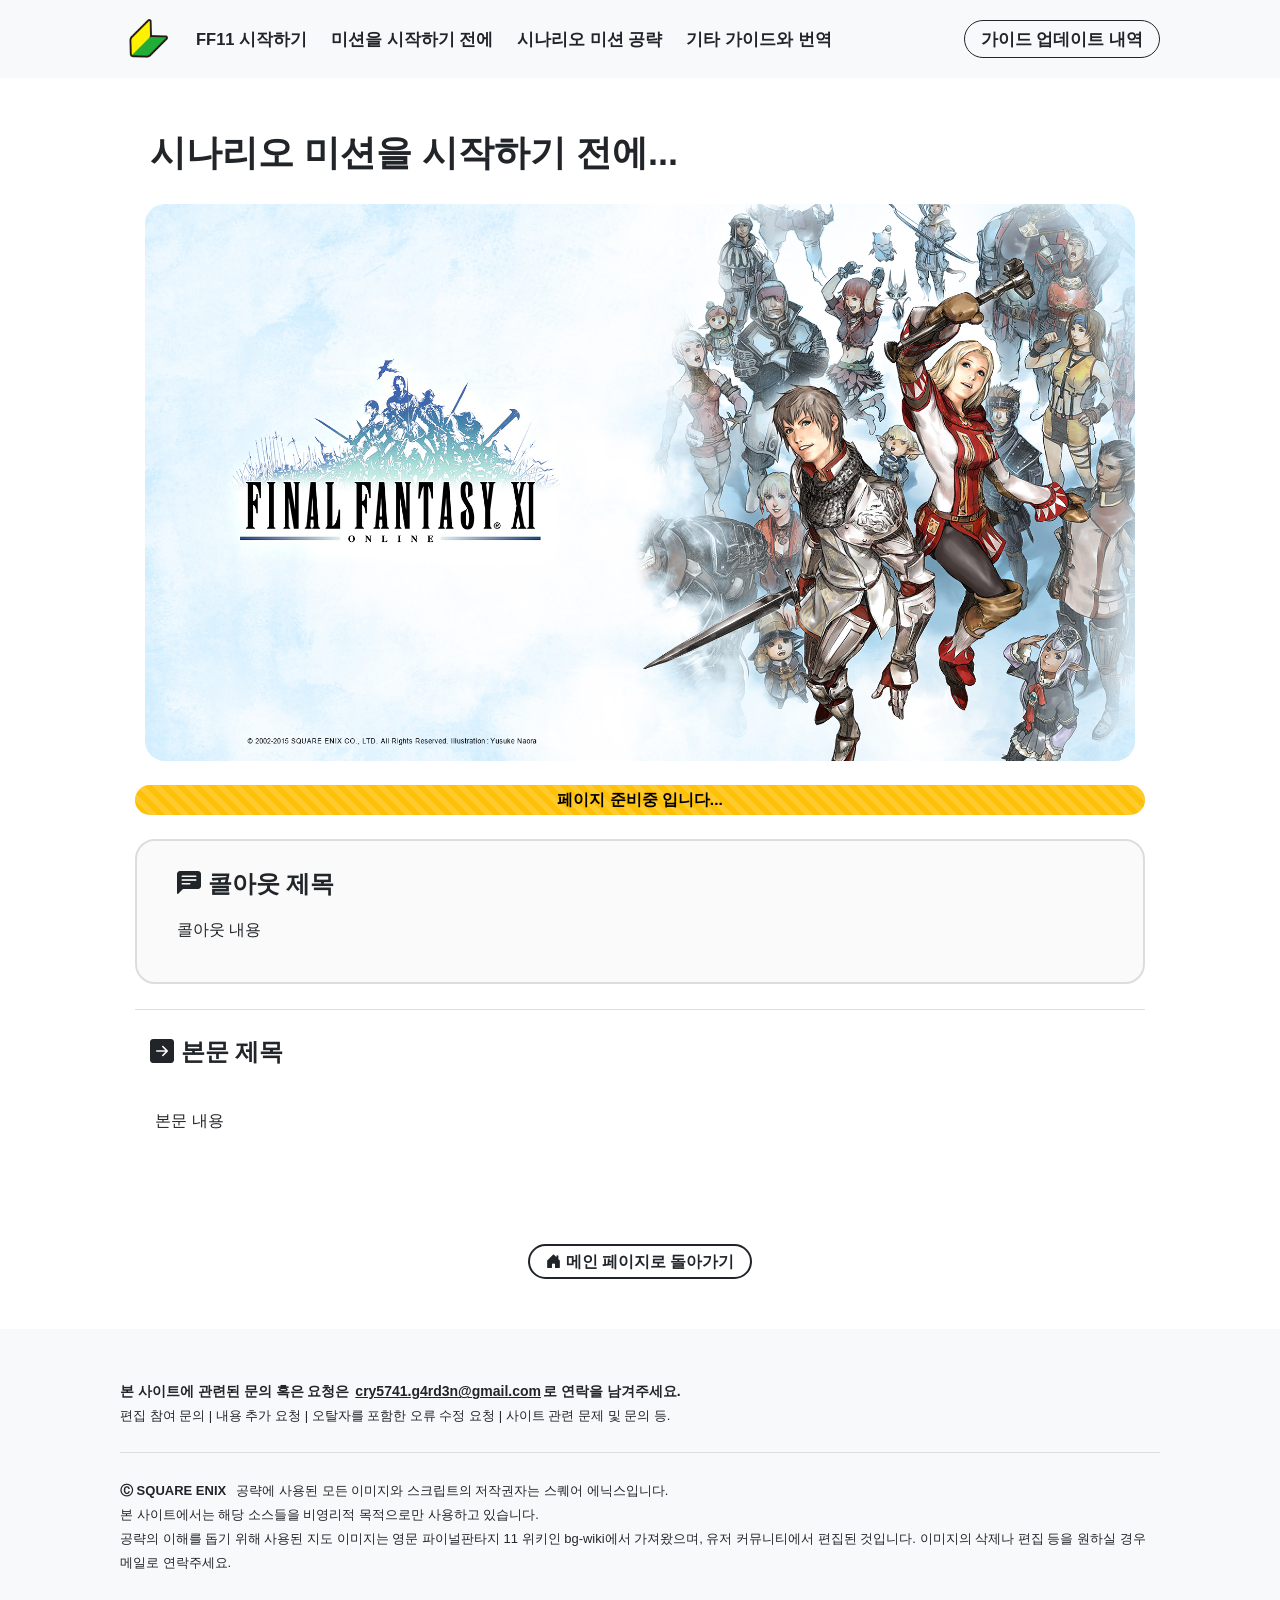
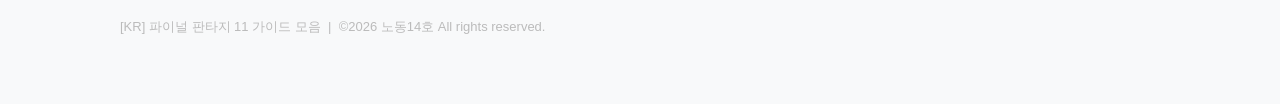
==== before-start.html @ 95cdc9fc "260721-2" ====
<!DOCTYPE html>
<html lang="ko">
<head>
    <meta charset="UTF-8">
    <meta name="viewport" content="width=device-width, initial-scale=1.0">
    <meta name="author" content="노동14호">
    <meta name="description" content="FINAL FANTASY XI 한국어 공략 모음집">
    <meta name="keywords" content="파판11, FF11, 파판11 공략, 파판11 한국어">
    <meta name="robots" content="noindex, nofollow">
    <link rel="icon" href="./icon/icon_11wiki.png">
    <link rel="apple-touch-icon" href="./icon/icon_11wiki.png">
    <title>시나리오 미션을 시작하기 전에...</title>
    <link rel="stylesheet" href="./css/bootstrap.min.css">
    <link rel="stylesheet" href="./css/11wiki.css">
    <link rel="stylesheet" href="https://cdn.jsdelivr.net/npm/bootstrap-icons@1.13.1/font/bootstrap-icons.min.css">
</head>
<body>

    <!-- 상단 메뉴 바 -->
    <header class="ffxi-text sticky-top bg-light">
        <div class="navbar navbar-expand-lg ffxi-header widscreen">
            <a class="navbar-brand ms-2 my-1" href="./index.html" data-bs-toggle="tooltip" data-bs-placement="bottom" data-bs-title="메인 페이지로"><img src="./icon/icon_11wiki.png" width="40px"></a>
            <button class="navbar-toggler" type="button" data-bs-toggle="collapse" data-bs-target="#navbarFfxi" aria-controls="navbarSupportedContent" aria-expanded="false" aria-label="Toggle navigation">
                <span class="navbar-toggler-icon"></span>
            </button>
            <div class="collapse navbar-collapse" id="navbarFfxi">
                <ul class="navbar-nav me-auto mb-3 mb-lg-0">
                    <li class="nav-item px-1"><a href="./start-ffxi.html" class="nav-link font-kr-b font-menu text-dark">FF11 시작하기</a></li>
                    <li class="nav-item px-1"><a href="#" class="nav-link font-kr-b font-menu text-dark">미션을 시작하기 전에</a></li>
                    <li class="nav-item px-1"><a href="./missions.html" class="nav-link font-kr-b font-menu text-dark">시나리오 미션 공략</a></li>
                    <li class="nav-item px-1"><a href="./others.html" class="nav-link font-kr-b font-menu text-dark">기타 가이드와 번역</a></li>
                </ul>
                <a href="./update.html" class="d-flex mb-2 mb-lg-0 link-none-btn"><button class="btn btn-outline-dark font-kr-b font-menu px-3 rounded-pill">가이드 업데이트 내역</button></a>
            </div>
        </div>
    </header>
    

    <!-- 페이지 본문 -->
    <main class="ffxi-template ffxi-text widscreen">
        <div> <!--타이틀-->
            <p class="font-kr-b font-xxl mt-5 mb-4 ffxi-title">시나리오 미션을 시작하기 전에...</p>
            <img src="./img/before-start.jpg" class="ffxi-img-98 my-3">
        </div>

        <!-- 페이지 준비중 -->
        <section class="my-4">
            <div class="progress rounded-pill" style="height: 30px">
                <div class="progress-bar text-bg-warning progress-bar-striped progress-bar-animated" style="width: 100%"><span class="font-kr-b font-md">페이지 준비중 입니다...</span></div>
            </div>
        </section>

        <div class="call-out"> <!--콜아웃-->
            <p class="font-xl font-kr-b"><i class="bi bi-chat-left-text-fill"></i>&nbsp;콜아웃 제목</p>
            <p class="font-md font-kr-r">
                콜아웃 내용
            </p>
        </div>
        <div class="width-line"></div>
        <div class="my-1" id="category"> <!--내용-->
            <p class="mb-4"><span class="font-xl font-kr-b ffxi-title"><i class="bi bi-arrow-right-square-fill"></i>&nbsp;본문 제목</span></p>
            <div class="ffxi-guide">
                <p>본문 내용</p>
            </div>
        </div>
    </main>


    <!-- 하단부 고정 -->
    <footer class="ffxi-text">
        <div class="footer-margin-t">
            <a href="./index.html" class="link-none-btn">
                <button class="btn btn-outline-dark border-2 rounded-pill font-kr-b font-md d-block mx-auto mb-5 py-1 px-3"><i class="bi bi-house-door-fill"></i>&nbsp;메인 페이지로 돌아가기</button>
            </a>
            <div class="bg-light">
                <div class="ffxi-footer widscreen">
                    <p>
                        <span class="font-sm font-kr-b">본 사이트에 관련된 문의 혹은 요청은 <span class="font-sm font-en-b text-readme">cry5741.g4rd3n@gmail.com</span>로 연락을 남겨주세요.</span>
                        <br>
                        <span class="font-xs font-kr-r">편집 참여 문의 | 내용 추가 요청 | 오탈자를 포함한 오류 수정 요청 | 사이트 관련 문제 및 문의 등.</span>
                    </p>
                    <div class="width-line"></div>
                    <p>
                            <span class="font-xs font-en-b">Ⓒ SQUARE ENIX</span>&nbsp;&nbsp;<span class="font-xs font-kr-r">공략에 사용된 모든 이미지와 스크립트의 저작권자는 스퀘어 에닉스입니다.<br>본 사이트에서는 해당 소스들을 비영리적 목적으로만 사용하고 있습니다.</span>
                            <br>
                            <span class="font-xs font-kr-r">공략의 이해를 돕기 위해 사용된 지도 이미지는 영문 파이널판타지 11 위키인 bg-wiki에서 가져왔으며, 유저 커뮤니티에서 편집된 것입니다. 이미지의 삭제나 편집 등을 원하실 경우 메일로 연락주세요.</span>
                    </p>
                    <br>
                    <p>
                        <span class="font-xs font-kr-r text-gray">[KR] 파이널 판타지 11 가이드 모음&nbsp;&nbsp;|&nbsp;&nbsp;©2026 노동14호 All rights reserved.</span>
                    </p>
                </div>
            </div>
        </div>
    </footer>

    <script src="./js/bootstrap.bundle.js"></script>
    <script src="./js/11wiki.js"></script>
    <script>
        const tooltipTriggerList = document.querySelectorAll('[data-bs-toggle="tooltip"]')
        const tooltipList = [...tooltipTriggerList].map(tooltipTriggerEl => new bootstrap.Tooltip(tooltipTriggerEl))
    </script>
</body>
</html>
---- css/11wiki.css ----
/* 기본 사이트 서식 */

.ffxi-text::selection {
    color: #f8f9fa;
    font-weight: bold;
    background-color: #212529;
}


/* 폰트 임포트 */

@import url('https://fonts.googleapis.com/css2?family=IBM+Plex+Sans+KR:wght@400;700&family=Lato:wght@400;700&family=Murecho:wght@100..900&display=swap');


/* 영문 폰트 Lato */

.font-en-r {
  font-family: "Lato", sans-serif;
  font-weight: 400;
  font-style: normal;
  letter-spacing: 0;
  word-spacing: 0;
  line-height: 1.5;
}

.font-en-b {
  font-family: "Lato", sans-serif;
  font-weight: 700;
  font-style: normal;
  letter-spacing: 0;
  word-spacing: 0;
  line-height: 1.5;
}


/* 일본어 폰트 Murecho */

.font-jp-r {
  font-family: "Murecho", sans-serif;
  font-optical-sizing: auto;
  font-weight: 400;
  font-style: normal;
  letter-spacing: 0;
  word-spacing: 0;
  line-height: 1.5;
}

.font-jp-b {
  font-family: "Murecho", sans-serif;
  font-optical-sizing: auto;
  font-weight: 700;
  font-style: normal;
  letter-spacing: 0;
  word-spacing: 0;
  line-height: 1.5;
}


/* 한글 폰트 IBM Plex Sans KR */

.font-kr-r {
  font-family: "IBM Plex Sans KR", sans-serif;
  font-weight: 400;
  font-style: normal;
  letter-spacing: 0;
  word-spacing: 0;
  line-height: 1.5;
}

.font-kr-b {
  font-family: "IBM Plex Sans KR", sans-serif;
  font-weight: 700;
  font-style: normal;
  letter-spacing: 0;
  word-spacing: 0;
  line-height: 1.5;
}


/* 폰트 크기 관련 */

.font-menu {
    font-size: 16.5px;
}

.font-xxl {
    font-size: 36px;
}

.font-xl {
    font-size: 24px;
}

.font-lg {
    font-size: 20px;
}

.font-md {
    font-size: 15.5px;
}

.font-sm {
    font-size: 14px;
}

.font-xs {
    font-size: 13px;
}


/* 폰트 강조 */

.text-readme {
    text-decoration: underline;
    padding: 2px;
}


/* 서브 메뉴 호버 */

.drop-hover:hover {
    background-color: #212529;
    color: #f8f9fa;
}


/* 구분선 */

.width-line {
    display: block;
    width: 100%;
    height: 0.2px;
    background-color: #dddddd;
    margin: 25px auto;
}

.width-line-brown {
    display: block;
    width: 100%;
    height: 0.2px;
    background-color: rgba(107, 64, 50, 0.2);
    margin: 25px auto;
}


/* 폰트 커스텀 색상 */

.text-gray {
    color: #bbbbbb;
}

.text-darkgray {
    color: #777777;
}

.text-brown {
    color: #6b4032;
}


/* 테두리 커스텀 색상 */

.border-brown {
    border-color: #6b4032;
}


/* 버튼 커스텀 */

.btn-brown {
    background-color: none;
}

.btn-brown:hover {
    background-color: #6b4032;
    color: #fffdf5;
}


/* 이미지 관련 - 사이즈, 테두리 */

.ffxi-img-90 {
    display: block;
    width: 90%;
    margin: auto;
    border-radius: 20px;
}

.ffxi-img-98 {
    display: block;
    width: 98%;
    margin: auto;
    border-radius: 20px;
}

.ffxi-img-100 {
    display: block;
    width: 100%;
    margin: auto;
    border-radius: 20px;
}


/* 콜아웃 */

.call-out {
    margin: 16.5px 0;
    padding: 25px 40px;
    background-color: #fafafa;
    border: 2px solid #dddddd;
    border-radius: 20px;
}


/* 최신 업데이트 */

.ffxi-updated {
    margin: 30px 0;
    padding: 25px 40px;
    background-color: #fffdf5;
    border: 2px solid #ffddbf;
    border-radius: 20px;
    color: #6b4032;
}


/* 목차 카운터 */

body {
    counter-reset: my-sec-counter;
}

.ffxi-wiki::before {
    counter-increment: my-sec-counter;
    content: counter(my-sec-counter) ". ";
}


/* 링크 서식 지우기 & 목차 호버 */

.link-none {
    text-decoration: none;
    color: #212529;
    display: block;
    padding: 7.5px 15px 5px;
    margin: 5px 0;
}

.link-none:hover {
    background-color: #fff2d2;
    color: #6b4032;
}

.link-none-btn {
    text-decoration: none;
}


/* 본문 텍스트 박스 */

.ffxi-guide {
    width: 90%;
    padding: 15px 20px;
}

.ffxi-guide-100 {
    width: 100%;
    padding: 15px 20px;
}


/* 하단부 상단 마진 */

.footer-margin-t {
    margin: 80px 0 0;
}


/* 여백 관련 (반응형 대응) */

.ffxi-header {
    padding: 10px 120px;
    margin: 0;
}

.ffxi-template {
    padding: 0 135px;
    margin: 0;
}

.ffxi-title {
    margin: 0 15px;
}

.ffxi-footer {
    padding: 50px 120px;
    margin: 50px 0 0;
}

/* 태블릿 대응 */
@media screen and (max-width:1200px) {

    /* 여백 */

    .ffxi-header {
        padding: 10px 70px;
        margin: 0;
    }

    .ffxi-template {
        padding: 0 70px;
        margin: 0;
    }

    .ffxi-footer {
        padding: 35px 70px;
        margin: 50px 0 0;
    }

    /* 폰트 사이즈 */

    .font-menu {
        font-size: 15px;
    }
        
    .font-xxl {
        font-size: 32px;
    }

    .font-xl {
        font-size: 22px;
    }

    .font-lg {
        font-size: 18px;
    }

    .font-md {
        font-size: 15px;
    }

    .font-sm {
        font-size: 14px;
    }

    .font-xs {
        font-size: 13px;
    }

    /* 본문 텍스트 박스 */

    .ffxi-guide {
        padding: 5px 10px;
    }

    .ffxi-guide-100 {
        padding: 5px 10px;
    }

    /* 구분선 */

    .width-line {
        height: 0.5px;
    }

    .width-line-brown {
        height: 0.5px;
    }

    /* 콜아웃 */

    .call-out {
        padding: 25px 25px;
        border-radius: 15px;
    }

    /* 최신 업데이트 */

    .ffxi-updated {
        padding: 25px 25px;
        border-radius: 15px;
    }

}

/* 모바일 대응 */
@media screen and (max-width:665px) {

    /* 여백 */

    .ffxi-header {
        padding: 8px 25px;
        margin: 0;
    }

    .ffxi-template {
        padding: 0 25px;
        margin: 0;
    }

    .ffxi-footer {
        padding: 30px 40px;
        margin: 50px 0 0;
    }

    /* 폰트 사이즈 */

    .font-menu {
        font-size: 16.5px;
    }
        
    .font-xxl {
        font-size: 22px;
    }

    .font-xl {
        font-size: 18px;
    }

    .font-lg {
        font-size: 16px;
    }

    .font-md {
        font-size: 15px;
    }

    .font-sm {
        font-size: 13.5px;
    }

    .font-xs {
        font-size: 12px;
    }

    /* 본문 텍스트 박스 */

    .ffxi-guide {
        padding: 0px 5px;
    }

    .ffxi-guide-100 {
        padding: 0px 5px;
    }

    /* 구분선 */

    .width-line {

        height: 0.75px;
    }

    .width-line-brown {
        height: 0.75px;
    }
}

/* 와이드 모니터 */
@media screen and (min-width:1440px) {
    
    .widscreen {
        width: 1440px;
        margin: auto;
    }

}
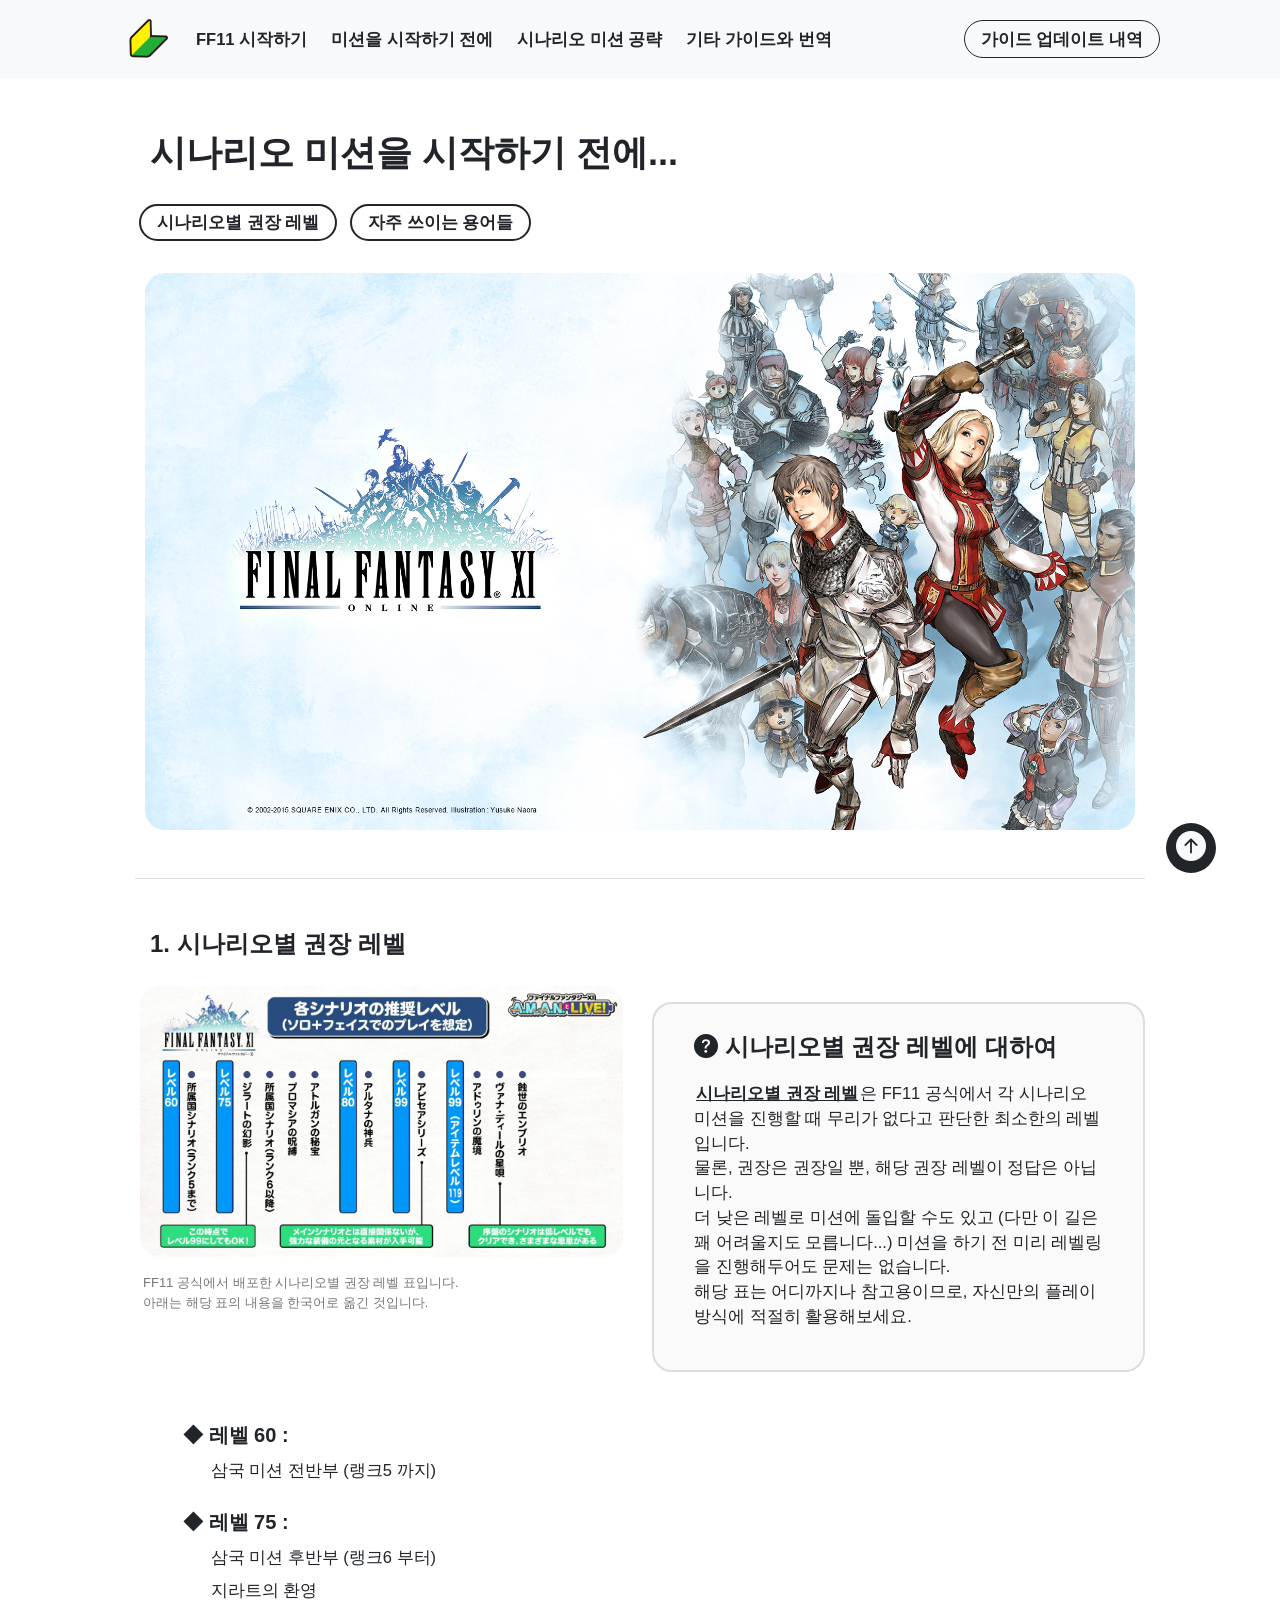
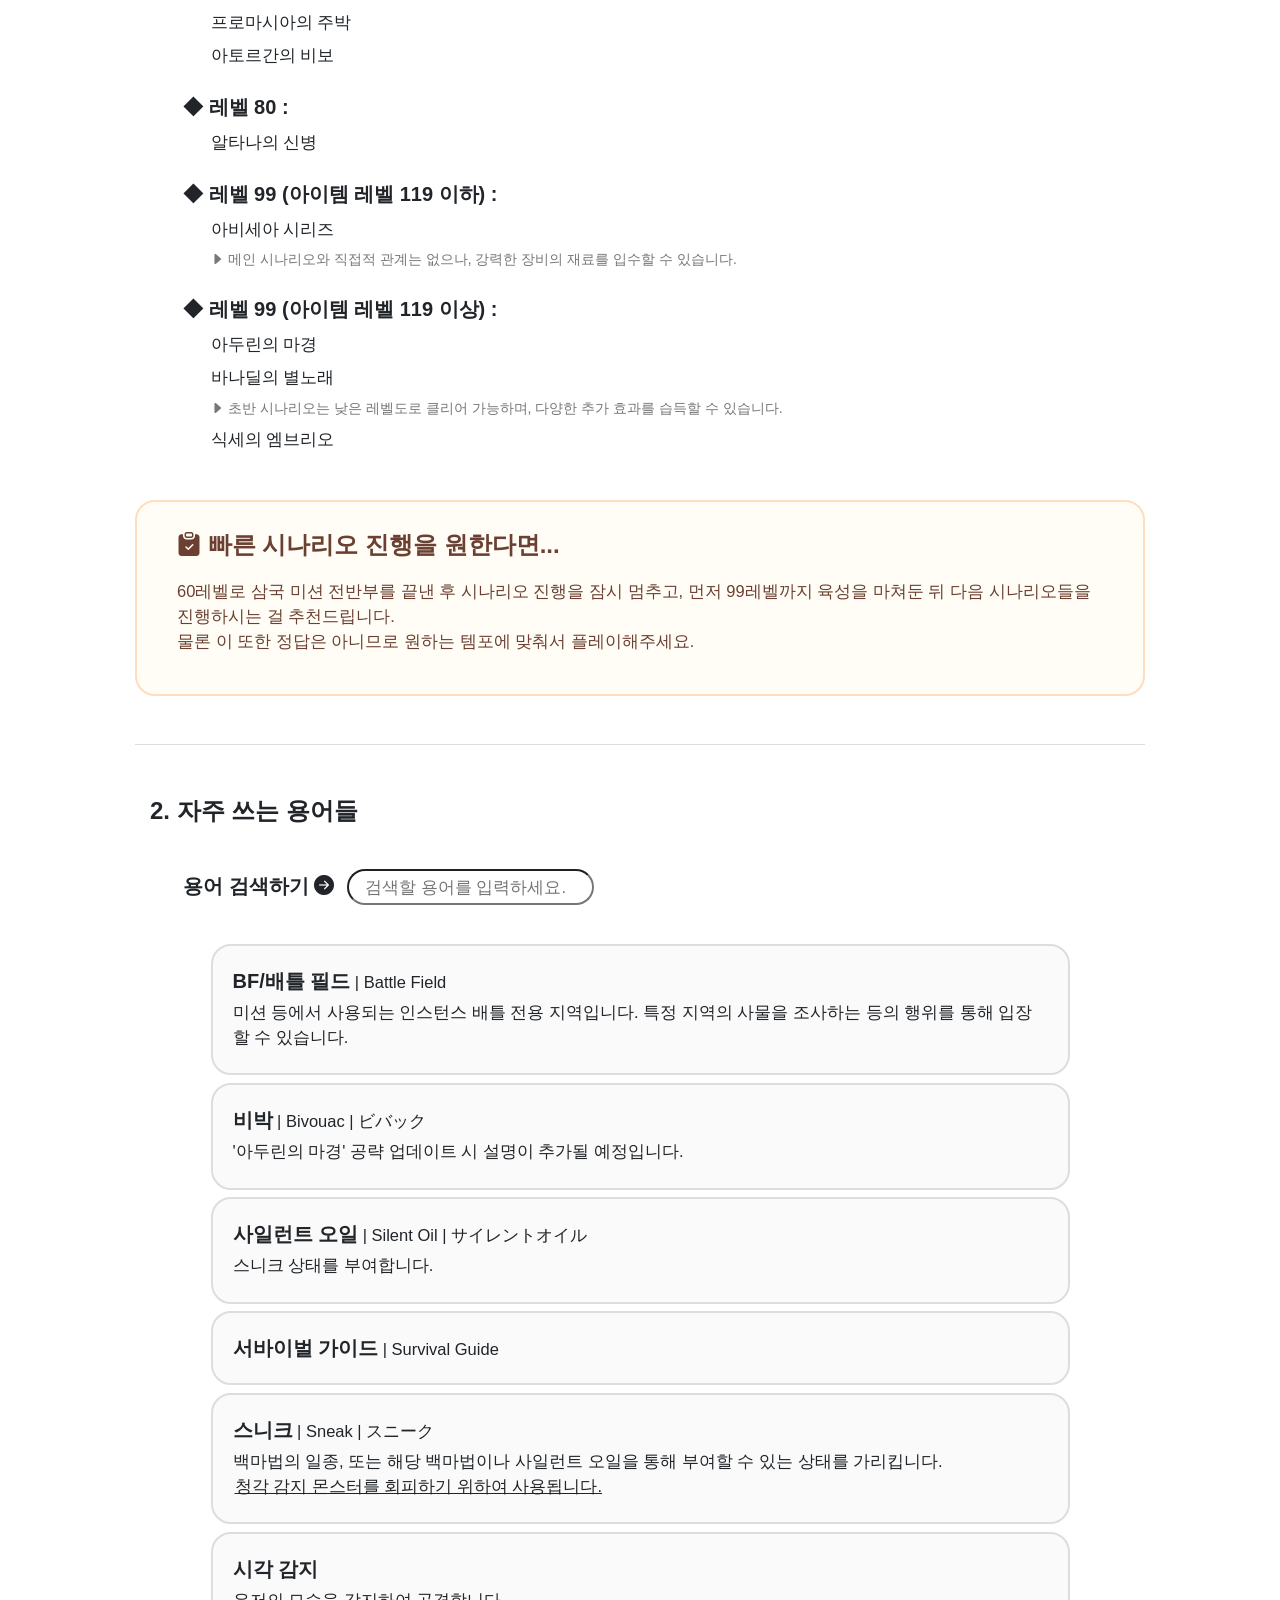
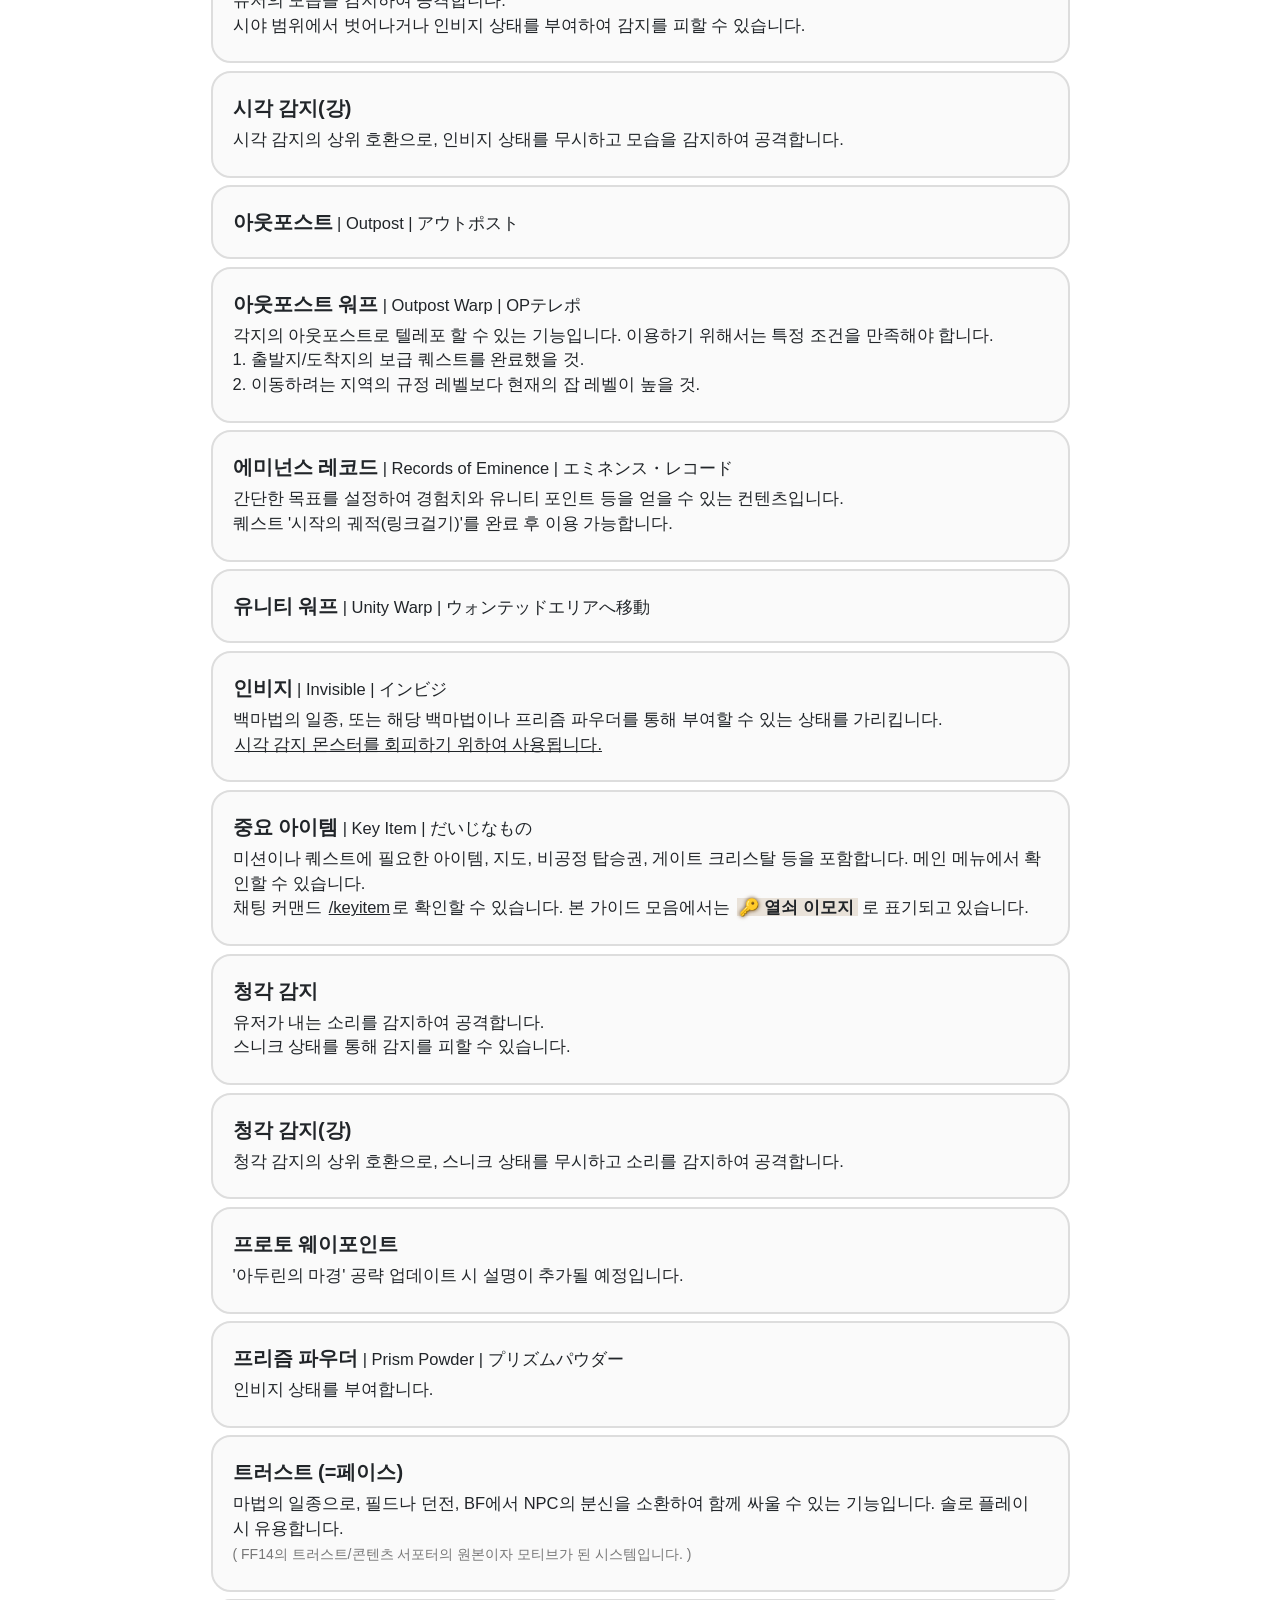
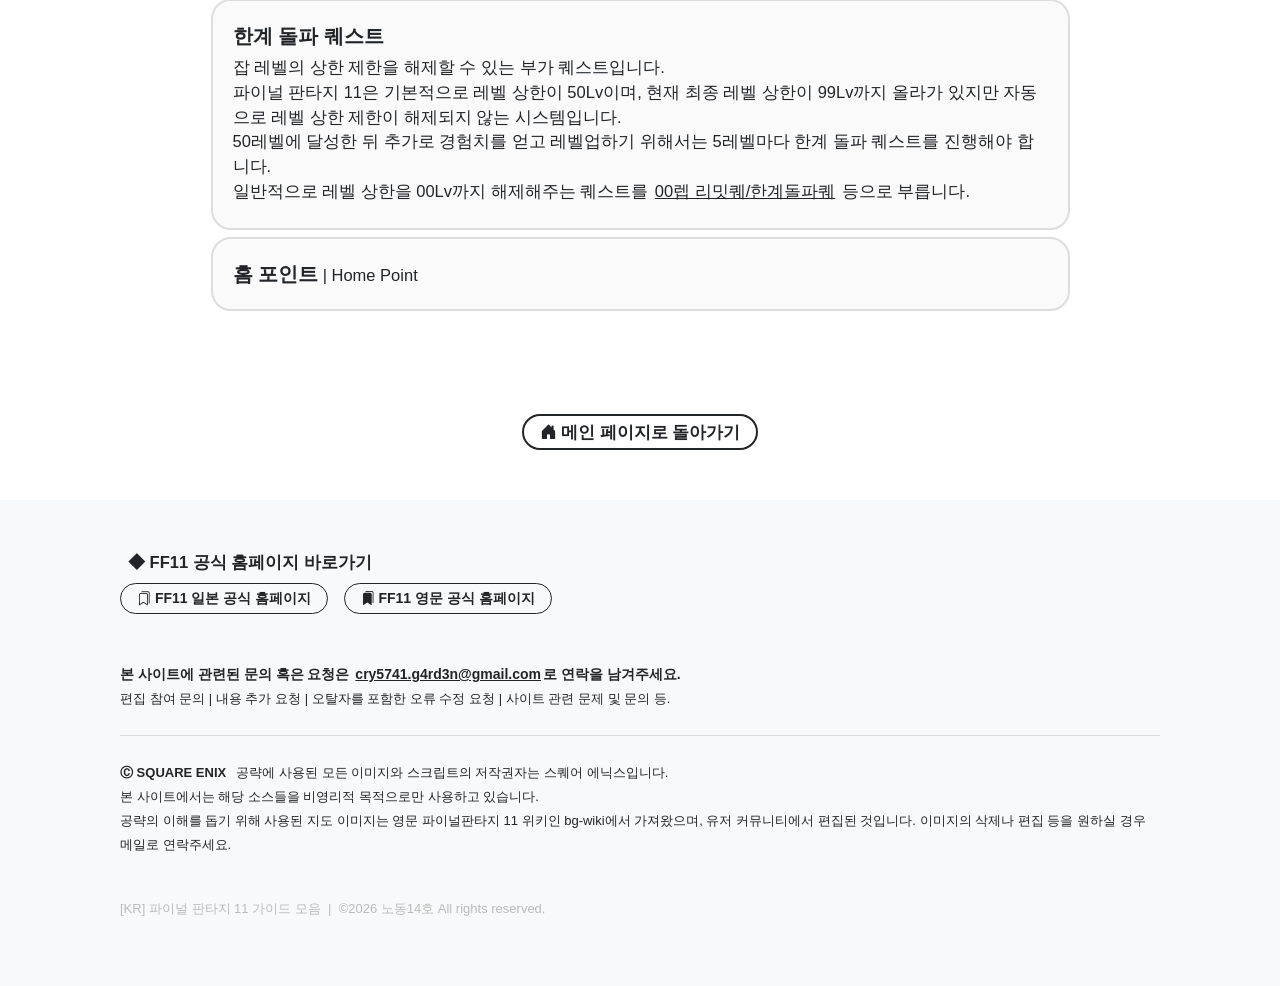
==== commit cb5fb244: "260721-3" ====
--- a/before-start.html
+++ b/before-start.html
@@ -17,7 +17,7 @@
 <body>
 
     <!-- 상단 메뉴 바 -->
-    <header class="ffxi-text sticky-top bg-light">
+    <header class="ffxi-text bg-light">
         <div class="navbar navbar-expand-lg ffxi-header widscreen">
             <a class="navbar-brand ms-2 my-1" href="./index.html" data-bs-toggle="tooltip" data-bs-placement="bottom" data-bs-title="메인 페이지로"><img src="./icon/icon_11wiki.png" width="40px"></a>
             <button class="navbar-toggler" type="button" data-bs-toggle="collapse" data-bs-target="#navbarFfxi" aria-controls="navbarSupportedContent" aria-expanded="false" aria-label="Toggle navigation">
@@ -40,28 +40,206 @@
     <main class="ffxi-template ffxi-text widscreen">
         <div> <!--타이틀-->
             <p class="font-kr-b font-xxl mt-5 mb-4 ffxi-title">시나리오 미션을 시작하기 전에...</p>
+            <div id="before-start-btn">
+                <a href="#level-guide" class="link-none-btn">
+                    <button class="btn btn-outline-dark border-2 rounded-pill font-kr-b font-md mx-1 mb-3 py-1 px-3">시나리오별 권장 레벨</button>
+                </a>
+                <a href="#guide-words" class="link-none-btn">
+                    <button class="btn btn-outline-dark border-2 rounded-pill font-kr-b font-md mx-1 mb-3 py-1 px-3">자주 쓰이는 용어들</button>
+                </a>
+            </div>
             <img src="./img/before-start.jpg" class="ffxi-img-98 my-3">
         </div>
 
-        <!-- 페이지 준비중 -->
-        <section class="my-4">
-            <div class="progress rounded-pill" style="height: 30px">
-                <div class="progress-bar text-bg-warning progress-bar-striped progress-bar-animated" style="width: 100%"><span class="font-kr-b font-md">페이지 준비중 입니다...</span></div>
-            </div>
-        </section>
-
-        <div class="call-out"> <!--콜아웃-->
-            <p class="font-xl font-kr-b"><i class="bi bi-chat-left-text-fill"></i>&nbsp;콜아웃 제목</p>
-            <p class="font-md font-kr-r">
-                콜아웃 내용
-            </p>
-        </div>
-        <div class="width-line"></div>
-        <div class="my-1" id="category"> <!--내용-->
-            <p class="mb-4"><span class="font-xl font-kr-b ffxi-title"><i class="bi bi-arrow-right-square-fill"></i>&nbsp;본문 제목</span></p>
-            <div class="ffxi-guide">
-                <p>본문 내용</p>
-            </div>
+        <div class="mt-5">
+            <div class="width-line"></div>
+            <div id="level-guide" class="my-2"></div>
+            <section class="my-2"> <!-- 시나리오별 권장 레벨 -->
+                <p class="font-kr-b font-xl mt-5 mb-4 ffxi-title ffxi-wiki">시나리오별 권장 레벨</p>
+                <div class="row"> <!-- 시나리오별 권장 레벨 표 -->
+                    <div class="col-lg-6 col-12 order-lg-1 order-md-2 order-2"> <!-- 이미지 -->
+                        <img src="./img/level_guide.jpg" class="ffxi-img-98">
+                        <p class="font-kr-r font-xs text-darkgray my-3 mx-2">
+                            FF11 공식에서 배포한 시나리오별 권장 레벨 표입니다.
+                            <br>
+                            아래는 해당 표의 내용을 한국어로 옮긴 것입니다.
+                        </p>
+                    </div>
+                    <div class="col-lg-6 col-12 order-lg-2 order-md-1 order-1"> <!--콜아웃-->
+                        <div class="call-out">
+                            <p class="font-xl font-kr-b"><i class="bi bi-question-circle-fill"></i>&nbsp;시나리오별 권장 레벨에 대하여</p>
+                            <p class="font-md font-kr-r">
+                                <span class="font-kr-b text-readme">시나리오별 권장 레벨</span>은 FF11 공식에서 각 시나리오 미션을 진행할 때 무리가 없다고 판단한 최소한의 레벨입니다.
+                                <br>
+                                물론, 권장은 권장일 뿐, 해당 권장 레벨이 정답은 아닙니다.
+                                <br>
+                                더 낮은 레벨로 미션에 돌입할 수도 있고 (다만 이 길은 꽤 어려울지도 모릅니다...) 미션을 하기 전 미리 레벨링을 진행해두어도 문제는 없습니다.
+                                <br>
+                                해당 표는 어디까지나 참고용이므로, 자신만의 플레이 방식에 적절히 활용해보세요.
+                            </p>
+                        </div>
+                    </div>
+                </div>
+                <div class="ffxi-guide py-2 px-5">
+                    <p class="my-4">
+                        <span class="font-kr-b font-lg d-block my-1">◆ 레벨 60 :</span>
+                        <span class="font-kr-r font-md d-block my-2">&nbsp;&nbsp;&nbsp;&nbsp;&nbsp;&nbsp;삼국 미션 전반부 (랭크5 까지)</span>
+                    </p>
+                    <p class="my-4">
+                        <span class="font-kr-b font-lg d-block my-1">◆ 레벨 75 :</span>
+                        <span class="font-kr-r font-md d-block my-2">&nbsp;&nbsp;&nbsp;&nbsp;&nbsp;&nbsp;삼국 미션 후반부 (랭크6 부터)</span>
+                        <span class="font-kr-r font-md d-block my-2">&nbsp;&nbsp;&nbsp;&nbsp;&nbsp;&nbsp;지라트의 환영</span>
+                        <span class="font-kr-r font-md d-block my-2">&nbsp;&nbsp;&nbsp;&nbsp;&nbsp;&nbsp;프로마시아의 주박</span>
+                        <span class="font-kr-r font-md d-block my-2">&nbsp;&nbsp;&nbsp;&nbsp;&nbsp;&nbsp;아토르간의 비보</span>
+                    </p>
+                    <p class="my-4">
+                        <span class="font-kr-b font-lg d-block my-1">◆ 레벨 80 :</span>
+                        <span class="font-kr-r font-md d-block my-2">&nbsp;&nbsp;&nbsp;&nbsp;&nbsp;&nbsp;알타나의 신병</span>
+                    </p>
+                    <p class="my-4">
+                        <span class="font-kr-b font-lg d-block my-1">◆ 레벨 99 (아이템 레벨 119 이하) :</span>
+                        <span class="font-kr-r font-md d-block my-2">&nbsp;&nbsp;&nbsp;&nbsp;&nbsp;&nbsp;아비세아 시리즈</span>
+                        <span class="font-kr-r font-sm d-block my-2 text-darkgray">&nbsp;&nbsp;&nbsp;&nbsp;&nbsp;&nbsp;&nbsp;<i class="bi bi-caret-right-fill"></i>&nbsp;메인 시나리오와 직접적 관계는 없으나, 강력한 장비의 재료를 입수할 수 있습니다.</span>
+                    </p>
+                    <p class="my-4">
+                        <span class="font-kr-b font-lg d-block my-1">◆ 레벨 99 (아이템 레벨 119 이상) :</span>
+                        <span class="font-kr-r font-md d-block my-2">&nbsp;&nbsp;&nbsp;&nbsp;&nbsp;&nbsp;아두린의 마경</span>
+                        <span class="font-kr-r font-md d-block my-2">&nbsp;&nbsp;&nbsp;&nbsp;&nbsp;&nbsp;바나딜의 별노래</span>
+                        <span class="font-kr-r font-sm d-block my-2 text-darkgray">&nbsp;&nbsp;&nbsp;&nbsp;&nbsp;&nbsp;&nbsp;<i class="bi bi-caret-right-fill"></i>&nbsp;초반 시나리오는 낮은 레벨도로 클리어 가능하며, 다양한 추가 효과를 습득할 수 있습니다.</span>
+                        <span class="font-kr-r font-md d-block my-2">&nbsp;&nbsp;&nbsp;&nbsp;&nbsp;&nbsp;식세의 엠브리오</span>
+                    </p>
+                </div>
+                <div class="call-out-yellow">
+                    <p class="font-xl font-kr-b"><i class="bi bi-clipboard-check-fill"></i>&nbsp;빠른 시나리오 진행을 원한다면...</p>
+                    <p class="font-md font-kr-r">
+                        60레벨로 삼국 미션 전반부를 끝낸 후 시나리오 진행을 잠시 멈추고, 먼저 99레벨까지 육성을 마쳐둔 뒤 다음 시나리오들을 진행하시는 걸 추천드립니다.
+                        <br>
+                        물론 이 또한 정답은 아니므로 원하는 템포에 맞춰서 플레이해주세요.
+                    </p>
+                </div>
+            </section>
+
+            <div class="width-line mt-5"></div>
+
+            <div id="guide-words" class="my-2"></div>
+            <section class="my-3"> <!-- 자주 쓰는 용어들 -->
+                <p class="font-kr-b font-xl mt-5 mb-4 ffxi-title ffxi-wiki">자주 쓰는 용어들</p>
+                
+                <div class="mx-5 my-4">
+                    <form class="search-word">
+                        <label for="search" class="font-kr-b font-lg me-2 mt-2">용어 검색하기&nbsp;<i class="bi bi-arrow-right-circle-fill"></i></label>
+                        <input type="text" id="searchInput" class="rounded-pill px-3 py-1 font-kr-r font-md my-3" data-search placeholder="검색할 용어를 입력하세요.">
+                    </form>
+                    <div class="ffxi-guide-100">
+                        <div class="ffxi-word">
+                            <p class="mb-0"><span class="font-kr-b font-lg">BF/배틀 필드</span><span class="font-en-r font-md">&nbsp;|&nbsp;Battle Field</span></p>
+                            <p class="font-kr-r font-md my-1">미션 등에서 사용되는 인스턴스 배틀 전용 지역입니다. 특정 지역의 사물을 조사하는 등의 행위를 통해 입장할 수 있습니다.</p>
+                        </div>
+                        <div class="ffxi-word">
+                            <p class="mb-0"><span class="font-kr-b font-lg">비박</span><span class="font-en-r font-md">&nbsp;|&nbsp;Bivouac</span><span class="font-jp-r font-md">&nbsp;|&nbsp;ビバック</span></p>
+                            <p class="font-kr-r font-md my-1">'아두린의 마경' 공략 업데이트 시 설명이 추가될 예정입니다.</p>
+                        </div>
+                        <div class="ffxi-word">
+                            <p class="mb-0"><span class="font-kr-b font-lg">사일런트 오일</span><span class="font-en-r font-md">&nbsp;|&nbsp;Silent Oil</span><span class="font-jp-r font-md">&nbsp;|&nbsp;サイレントオイル</span></p>
+                            <p class="font-kr-r font-md my-1">스니크 상태를 부여합니다.</p>
+                        </div>
+                        <div class="ffxi-word">
+                            <p class="mb-0"><span class="font-kr-b font-lg">서바이벌 가이드</span><span class="font-en-r font-md">&nbsp;|&nbsp;Survival Guide</span></p>
+                        </div>
+                        <div class="ffxi-word">
+                            <p class="mb-0"><span class="font-kr-b font-lg">스니크</span><span class="font-en-r font-md">&nbsp;|&nbsp;Sneak</span><span class="font-jp-r font-md">&nbsp;|&nbsp;スニーク</span></p>
+                            <p class="font-kr-r font-md my-1">백마법의 일종, 또는 해당 백마법이나 사일런트 오일을 통해 부여할 수 있는 상태를 가리킵니다.<br><span class="text-readme">청각 감지 몬스터를 회피하기 위하여 사용됩니다.</span></p>
+                        </div>
+                        <div class="ffxi-word">
+                            <p class="mb-0"><span class="font-kr-b font-lg">시각 감지</span>
+                            <p class="font-kr-r font-md my-1">유저의 모습을 감지하여 공격합니다.<br>시야 범위에서 벗어나거나 인비지 상태를 부여하여 감지를 피할 수 있습니다.</p>
+                        </div>
+                        <div class="ffxi-word">
+                            <p class="mb-0"><span class="font-kr-b font-lg">시각 감지(강)</span></p>
+                            <p class="font-kr-r font-md my-1">시각 감지의 상위 호환으로, 인비지 상태를 무시하고 모습을 감지하여 공격합니다.</p>
+                        </div>
+                        <div class="ffxi-word">
+                            <p class="mb-0"><span class="font-kr-b font-lg">아웃포스트</span><span class="font-en-r font-md">&nbsp;|&nbsp;Outpost</span><span class="font-jp-r font-md">&nbsp;|&nbsp;アウトポスト</span></p>
+                        </div>
+                        <div class="ffxi-word">
+                            <p class="mb-0"><span class="font-kr-b font-lg">아웃포스트 워프</span><span class="font-en-r font-md">&nbsp;|&nbsp;Outpost Warp</span><span class="font-jp-r font-md">&nbsp;|&nbsp;OPテレポ</span></p>
+                            <p class="font-kr-r font-md my-1">각지의 아웃포스트로 텔레포 할 수 있는 기능입니다. 이용하기 위해서는 특정 조건을 만족해야 합니다.
+                            <br>
+                            1. 출발지/도착지의 보급 퀘스트를 완료했을 것.
+                            <br>
+                            2. 이동하려는 지역의 규정 레벨보다 현재의 잡 레벨이 높을 것.
+                            </p>
+                        </div>
+                        <div class="ffxi-word">
+                            <p class="mb-0"><span class="font-kr-b font-lg">에미넌스 레코드</span><span class="font-en-r font-md">&nbsp;|&nbsp;Records of Eminence</span><span class="font-jp-r font-md">&nbsp;|&nbsp;エミネンス・レコード</span></p>
+                            <p class="font-kr-r font-md my-1">간단한 목표를 설정하여 경험치와 유니티 포인트 등을 얻을 수 있는 컨텐츠입니다.
+                            <br>
+                            퀘스트 '시작의 궤적(링크걸기)'를 완료 후 이용 가능합니다.</p>
+                        </div>
+                        <div class="ffxi-word">
+                            <p class="mb-0"><span class="font-kr-b font-lg">유니티 워프</span><span class="font-en-r font-md">&nbsp;|&nbsp;Unity Warp</span><span class="font-jp-r font-md">&nbsp;|&nbsp;ウォンテッドエリアへ移動</span></p>
+                        </div>
+                        <div class="ffxi-word">
+                            <p class="mb-0"><span class="font-kr-b font-lg">인비지</span><span class="font-en-r font-md">&nbsp;|&nbsp;Invisible</span><span class="font-jp-r font-md">&nbsp;|&nbsp;インビジ</span></p>
+                            <p class="font-kr-r font-md my-1">
+                            백마법의 일종, 또는 해당 백마법이나 프리즘 파우더를 통해 부여할 수 있는 상태를 가리킵니다.
+                            <br>
+                            <span class="text-readme">시각 감지 몬스터를 회피하기 위하여 사용됩니다.</span>
+                            </p>
+                        </div>
+                        <div class="ffxi-word">
+                            <p class="mb-0"><span class="font-kr-b font-lg">중요 아이템</span><span class="font-en-r font-md">&nbsp;|&nbsp;Key Item</span><span class="font-jp-r font-md">&nbsp;|&nbsp;だいじなもの</span></p>
+                            <p class="font-kr-r font-md my-1">
+                            미션이나 퀘스트에 필요한 아이템, 지도, 비공정 탑승권, 게이트 크리스탈 등을 포함합니다. 메인 메뉴에서 확인할 수 있습니다.
+                            <br>
+                            채팅 커맨드 <span class="text-readme">/keyitem</span>로 확인할 수 있습니다.
+                            본 가이드 모음에서는 <span class="key-item">열쇠 이모지</span>로 표기되고 있습니다.
+                            </p>
+                        </div>
+                        <div class="ffxi-word">
+                            <p class="mb-0"><span class="font-kr-b font-lg">청각 감지</span></p>
+                            <p class="font-kr-r font-md my-1">유저가 내는 소리를 감지하여 공격합니다.
+                            <br>
+                            스니크 상태를 통해 감지를 피할 수 있습니다.
+                        </p>
+                        </div>
+                        <div class="ffxi-word">
+                            <p class="mb-0"><span class="font-kr-b font-lg">청각 감지(강)</span></p>
+                            <p class="font-kr-r font-md my-1">청각 감지의 상위 호환으로, 스니크 상태를 무시하고 소리를 감지하여 공격합니다.</p>
+                        </div>
+                        <div class="ffxi-word">
+                            <p class="mb-0"><span class="font-kr-b font-lg">프로토 웨이포인트</span></p>
+                            <p class="font-kr-r font-md my-1">'아두린의 마경' 공략 업데이트 시 설명이 추가될 예정입니다.</p>
+                        </div>
+                        <div class="ffxi-word">
+                            <p class="mb-0"><span class="font-kr-b font-lg">프리즘 파우더</span><span class="font-en-r font-md">&nbsp;|&nbsp;Prism Powder</span><span class="font-jp-r font-md">&nbsp;|&nbsp;プリズムパウダー</span></p>
+                            <p class="font-kr-r font-md my-1">인비지 상태를 부여합니다.</p>
+                        </div>
+                        <div class="ffxi-word">
+                            <p class="mb-0"><span class="font-kr-b font-lg">트러스트 (=페이스)</span></p>
+                            <p class="font-kr-r font-md my-1">마법의 일종으로, 필드나 던전, BF에서 NPC의 분신을 소환하여 함께 싸울 수 있는 기능입니다. 솔로 플레이 시 유용합니다.
+                            <br>
+                            <span class="font-sm text-darkgray">( FF14의 트러스트/콘텐츠 서포터의 원본이자 모티브가 된 시스템입니다. )</span>
+                            </p>
+                        </div>
+                        <div class="ffxi-word">
+                            <p class="mb-0"><span class="font-kr-b font-lg">한계 돌파 퀘스트</span></p>
+                            <p class="font-kr-r font-md my-1">
+                                잡 레벨의 상한 제한을 해제할 수 있는 부가 퀘스트입니다.
+                                <br>
+                                파이널 판타지 11은 기본적으로 레벨 상한이 50Lv이며, 현재 최종 레벨 상한이 99Lv까지 올라가 있지만 자동으로 레벨 상한 제한이 해제되지 않는 시스템입니다.
+                                <br>
+                                50레벨에 달성한 뒤 추가로 경험치를 얻고 레벨업하기 위해서는 5레벨마다 한계 돌파 퀘스트를 진행해야 합니다.
+                                <br>
+                                일반적으로 레벨 상한을 00Lv까지 해제해주는 퀘스트를 <span class="text-readme">00렙 리밋퀘/한계돌파퀘</span> 등으로 부릅니다.
+                            </p>
+                        </div>
+                        <div class="ffxi-word">
+                            <p class="mb-0"><span class="font-kr-b font-lg">홈 포인트</span><span class="font-en-r font-md">&nbsp;|&nbsp;Home Point</span></p>
+                        </div>
+                    </div>
+                </div>
+            </section>
         </div>
     </main>
 
@@ -74,6 +252,16 @@
             </a>
             <div class="bg-light">
                 <div class="ffxi-footer widscreen">
+                    <div class="mb-4">
+                        <p class="font-kr-b font-md ms-2 mb-2">◆ FF11 공식 홈페이지 바로가기</p>
+                        <a href="https://www.playonline.com/ff11/" class="link-none-btn" target="_blank">
+                            <button class="btn btn-outline-dark border-1 rounded-pill font-kr-b font-sm mb-4 py-1 px-3"><i class="bi bi-bookmarks"></i>&nbsp;FF11 일본 공식 홈페이지</button>
+                        </a>
+                        &nbsp;
+                        <a href="https://www.playonline.com/ff11us/" class="link-none-btn" target="_blank">
+                            <button class="btn btn-outline-dark border-1 rounded-pill font-kr-b font-sm mb-4 py-1 px-3"><i class="bi bi-bookmarks-fill"></i>&nbsp;FF11 영문 공식 홈페이지</button>
+                        </a>
+                    </div>
                     <p>
                         <span class="font-sm font-kr-b">본 사이트에 관련된 문의 혹은 요청은 <span class="font-sm font-en-b text-readme">cry5741.g4rd3n@gmail.com</span>로 연락을 남겨주세요.</span>
                         <br>
@@ -94,11 +282,29 @@
         </div>
     </footer>
 
+    <!-- 스크롤탑 버튼 -->
+    <button onclick="topFunction()" class="top-btn"><i class="bi bi-arrow-up-circle-fill"></i></button>
+
+    <!-- JS -->
     <script src="./js/bootstrap.bundle.js"></script>
     <script src="./js/11wiki.js"></script>
+
     <script>
         const tooltipTriggerList = document.querySelectorAll('[data-bs-toggle="tooltip"]')
         const tooltipList = [...tooltipTriggerList].map(tooltipTriggerEl => new bootstrap.Tooltip(tooltipTriggerEl))
     </script>
+
+    <script>
+        let topBtn = document.getElementById("topBtn");
+
+        window.onscroll = function() {
+            scrollFunction();
+        };
+
+        function topFunction() {
+            document.body.scrollTop = 0; // For Safari
+            document.documentElement.scrollTop = 0; // For Chrome, Firefox, IE and Opera
+        }
+    </script>
 </body>
 </html>
--- a/css/11wiki.css
+++ b/css/11wiki.css
@@ -97,7 +97,7 @@
 }
 
 .font-md {
-    font-size: 15.5px;
+    font-size: 16.5px;
 }
 
 .font-sm {
@@ -212,11 +212,8 @@
     border-radius: 20px;
 }
 
-
-/* 최신 업데이트 */
-
-.ffxi-updated {
-    margin: 30px 0;
+.call-out-yellow {
+    margin: 16.5px 0;
     padding: 25px 40px;
     background-color: #fffdf5;
     border: 2px solid #ffddbf;
@@ -277,6 +274,62 @@
 }
 
 
+/* 스크롤탑 */
+
+.top-btn {
+    position: fixed;
+    bottom: 3%;
+    right: 5%;
+    z-index: 99;
+    width: 50px;
+    height: 50px;
+    border: none;
+    outline: none;
+    background-color: #212529;
+    color: #f8f9fa;
+    cursor: pointer;
+    border-radius: 50%; /* 원형 버튼 */
+    display: flex;
+    align-items: center;
+    justify-content: center;
+    font-size: 30px;
+    padding-right: 5.4px;
+    padding-bottom: 2.8px;
+    transition: 0.3s;
+    }
+
+.top-btn:hover {
+    background-color: #4ec932;
+    transition: 0.3s;
+}
+
+
+/* 자주 쓰는 단어 */
+
+.ffxi-word {
+    margin: 7.5px;
+    padding: 20px 20px;
+    background-color: #fafafa;
+    border: 2px solid #dddddd;
+    border-radius: 20px;
+}
+
+
+/* 키 아이템 */
+
+.key-item {
+    margin: 0 4px 0 2px;
+    padding: 0 4px 0 2px;
+    background-color: #e9e2d9;
+    color: #212529;
+    font-weight: 700;
+}
+
+.key-item::before {
+    content: "🔑 ";
+    filter: drop-shadow(0 0 2px #5d3400);
+}
+
 /* 여백 관련 (반응형 대응) */
 
 .ffxi-header {
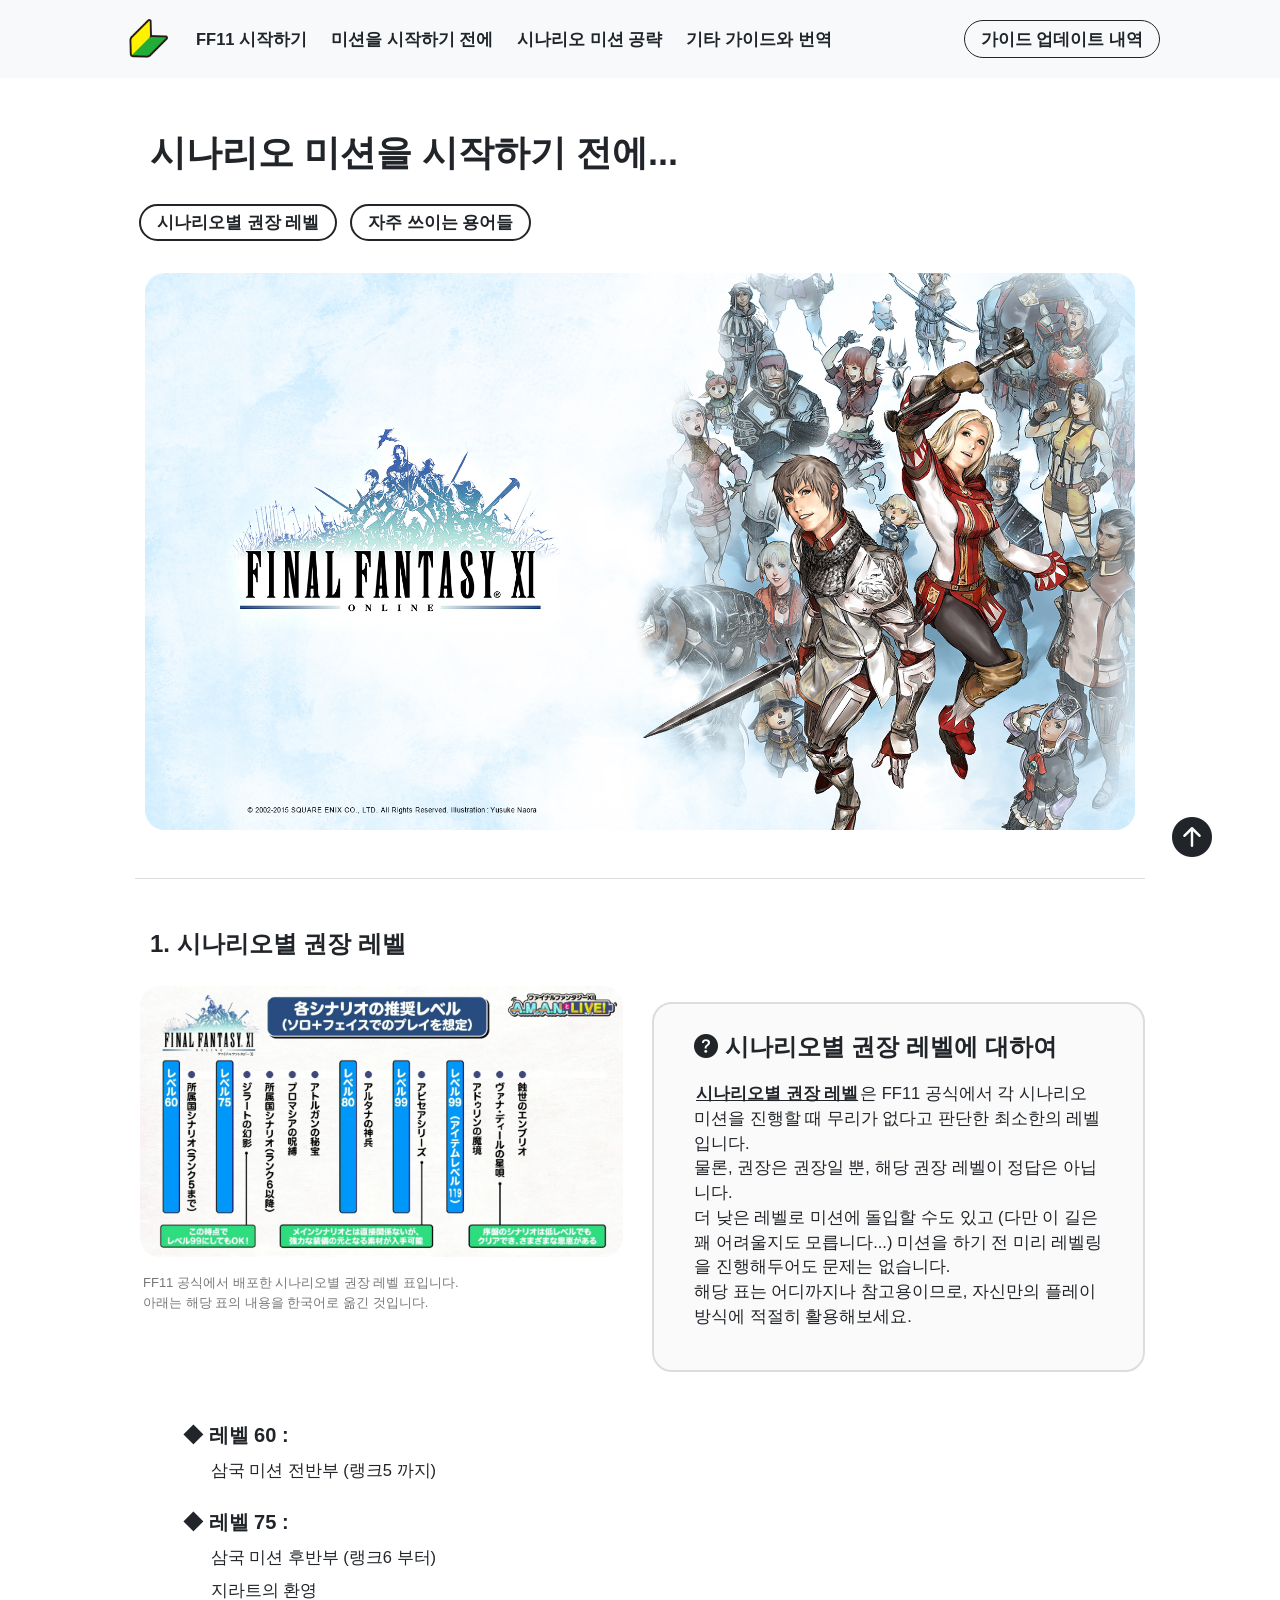
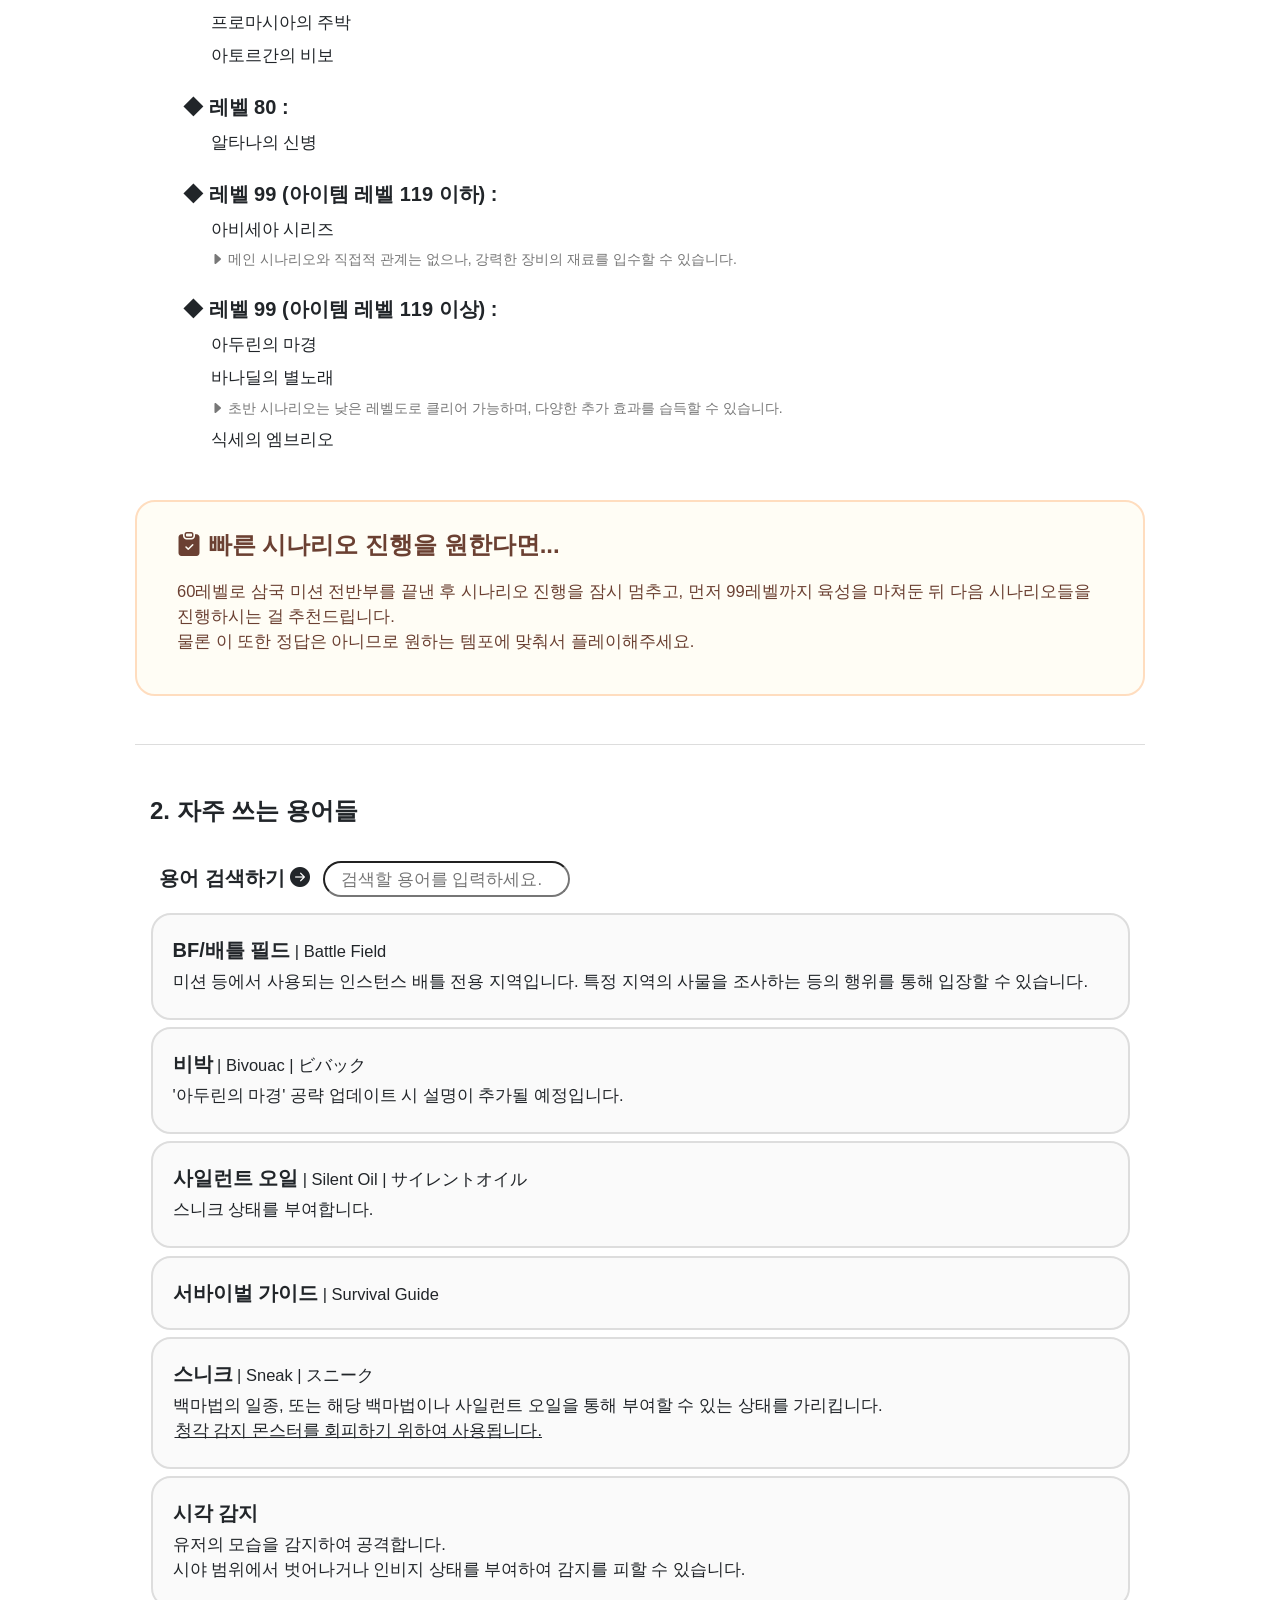
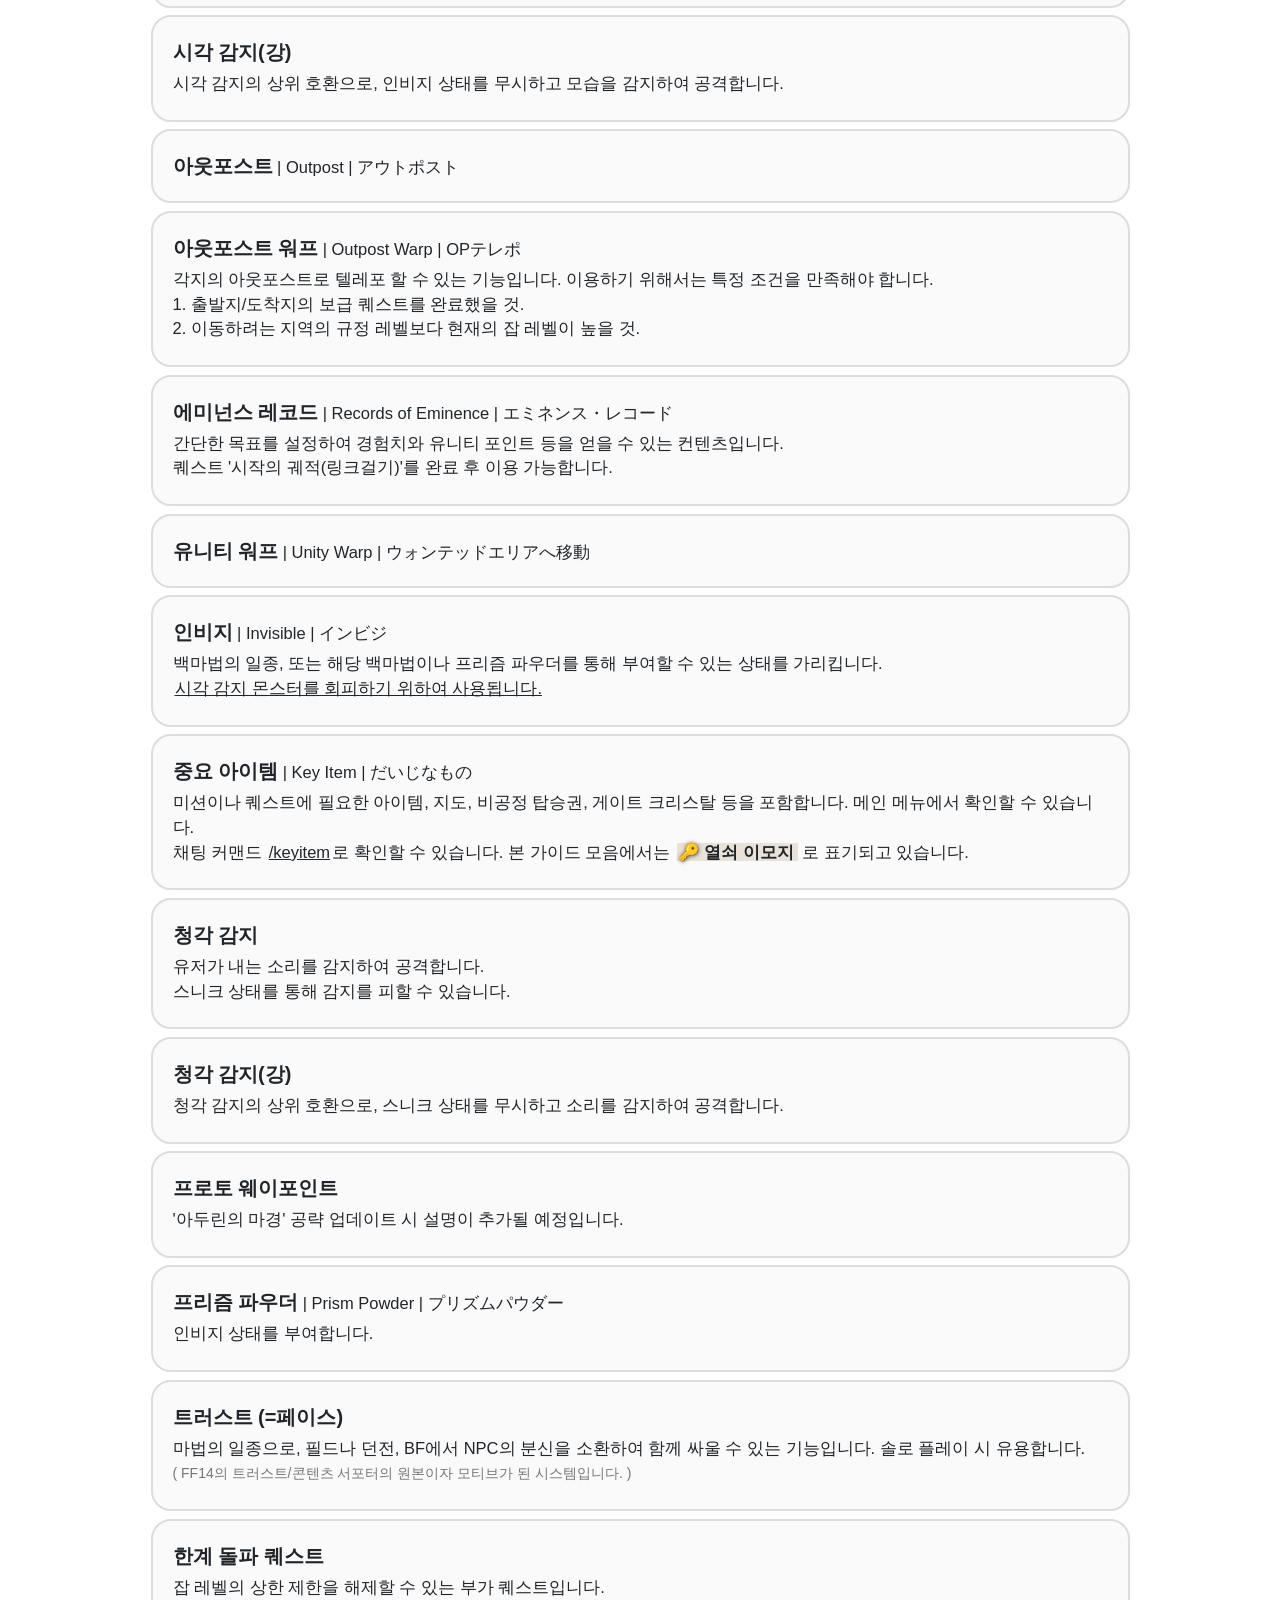
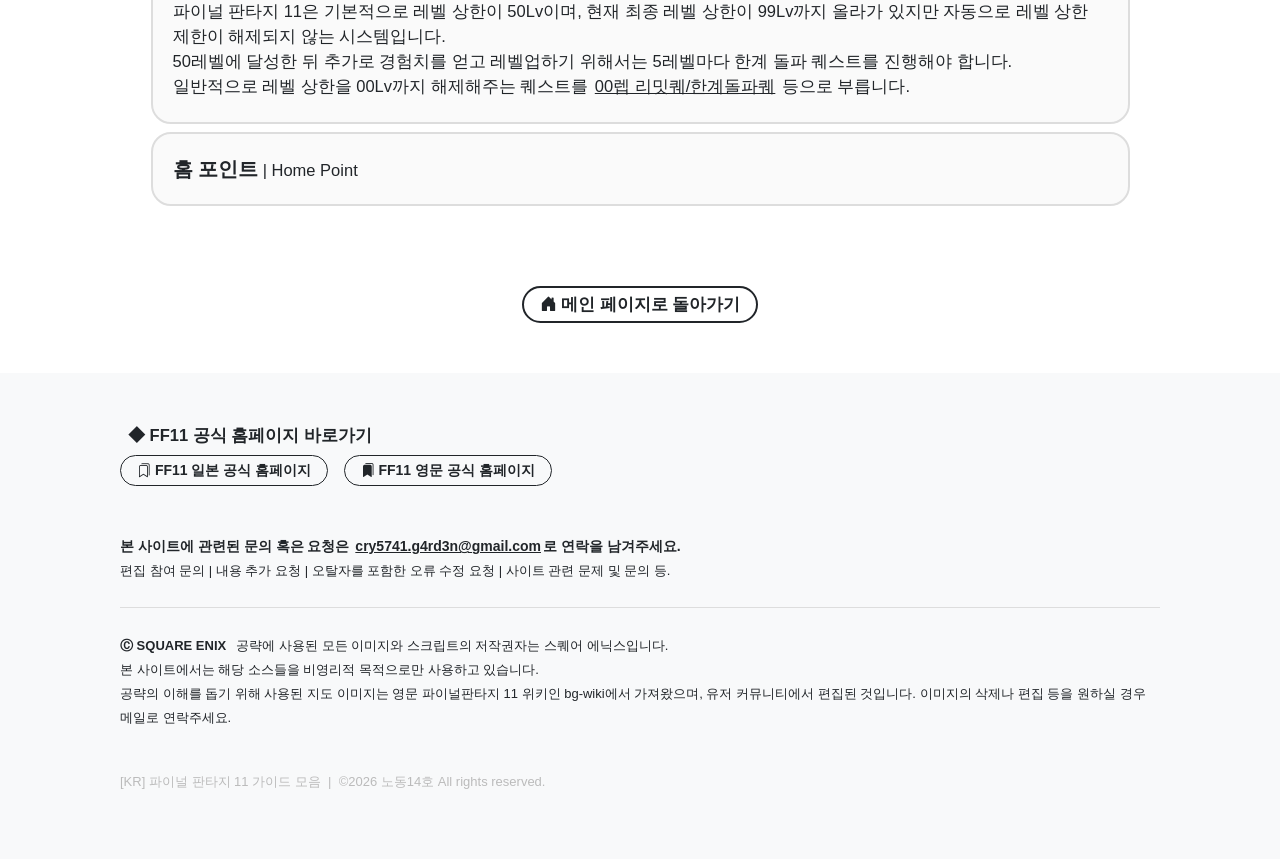
==== commit d1856e97: "260721-4" ====
--- a/before-start.html
+++ b/before-start.html
@@ -125,12 +125,12 @@
             <section class="my-3"> <!-- 자주 쓰는 용어들 -->
                 <p class="font-kr-b font-xl mt-5 mb-4 ffxi-title ffxi-wiki">자주 쓰는 용어들</p>
                 
-                <div class="mx-5 my-4">
-                    <form class="search-word">
+                <div class="mx-2 my-4">
+                    <form class="search-word mx-3">
                         <label for="search" class="font-kr-b font-lg me-2 mt-2">용어 검색하기&nbsp;<i class="bi bi-arrow-right-circle-fill"></i></label>
-                        <input type="text" id="searchInput" class="rounded-pill px-3 py-1 font-kr-r font-md my-3" data-search placeholder="검색할 용어를 입력하세요.">
+                        <input type="text" id="searchInput" class="rounded-pill px-3 py-1 font-kr-r font-md my-2" data-search placeholder="검색할 용어를 입력하세요.">
                     </form>
-                    <div class="ffxi-guide-100">
+                    <div>
                         <div class="ffxi-word">
                             <p class="mb-0"><span class="font-kr-b font-lg">BF/배틀 필드</span><span class="font-en-r font-md">&nbsp;|&nbsp;Battle Field</span></p>
                             <p class="font-kr-r font-md my-1">미션 등에서 사용되는 인스턴스 배틀 전용 지역입니다. 특정 지역의 사물을 조사하는 등의 행위를 통해 입장할 수 있습니다.</p>
@@ -283,7 +283,7 @@
     </footer>
 
     <!-- 스크롤탑 버튼 -->
-    <button onclick="topFunction()" class="top-btn"><i class="bi bi-arrow-up-circle-fill"></i></button>
+    <button onclick="topFunction()" class="ffxi-top-btn"><i class="bi bi-arrow-up-circle-fill"></i></button>
 
     <!-- JS -->
     <script src="./js/bootstrap.bundle.js"></script>
--- a/css/11wiki.css
+++ b/css/11wiki.css
@@ -276,30 +276,24 @@
 
 /* 스크롤탑 */
 
-.top-btn {
+.ffxi-top-btn {
     position: fixed;
     bottom: 3%;
     right: 5%;
     z-index: 99;
     width: 50px;
-    height: 50px;
+    height: 70px;
     border: none;
     outline: none;
-    background-color: #212529;
-    color: #f8f9fa;
+    background-color: rgba(255, 255, 255, 0);
+    color: #212529;
     cursor: pointer;
-    border-radius: 50%; /* 원형 버튼 */
-    display: flex;
-    align-items: center;
-    justify-content: center;
-    font-size: 30px;
-    padding-right: 5.4px;
-    padding-bottom: 2.8px;
+    font-size: 40px;
     transition: 0.3s;
     }
 
-.top-btn:hover {
-    background-color: #4ec932;
+.ffxi-top-btn:hover {
+    color: #4ec932;
     transition: 0.3s;
 }
 
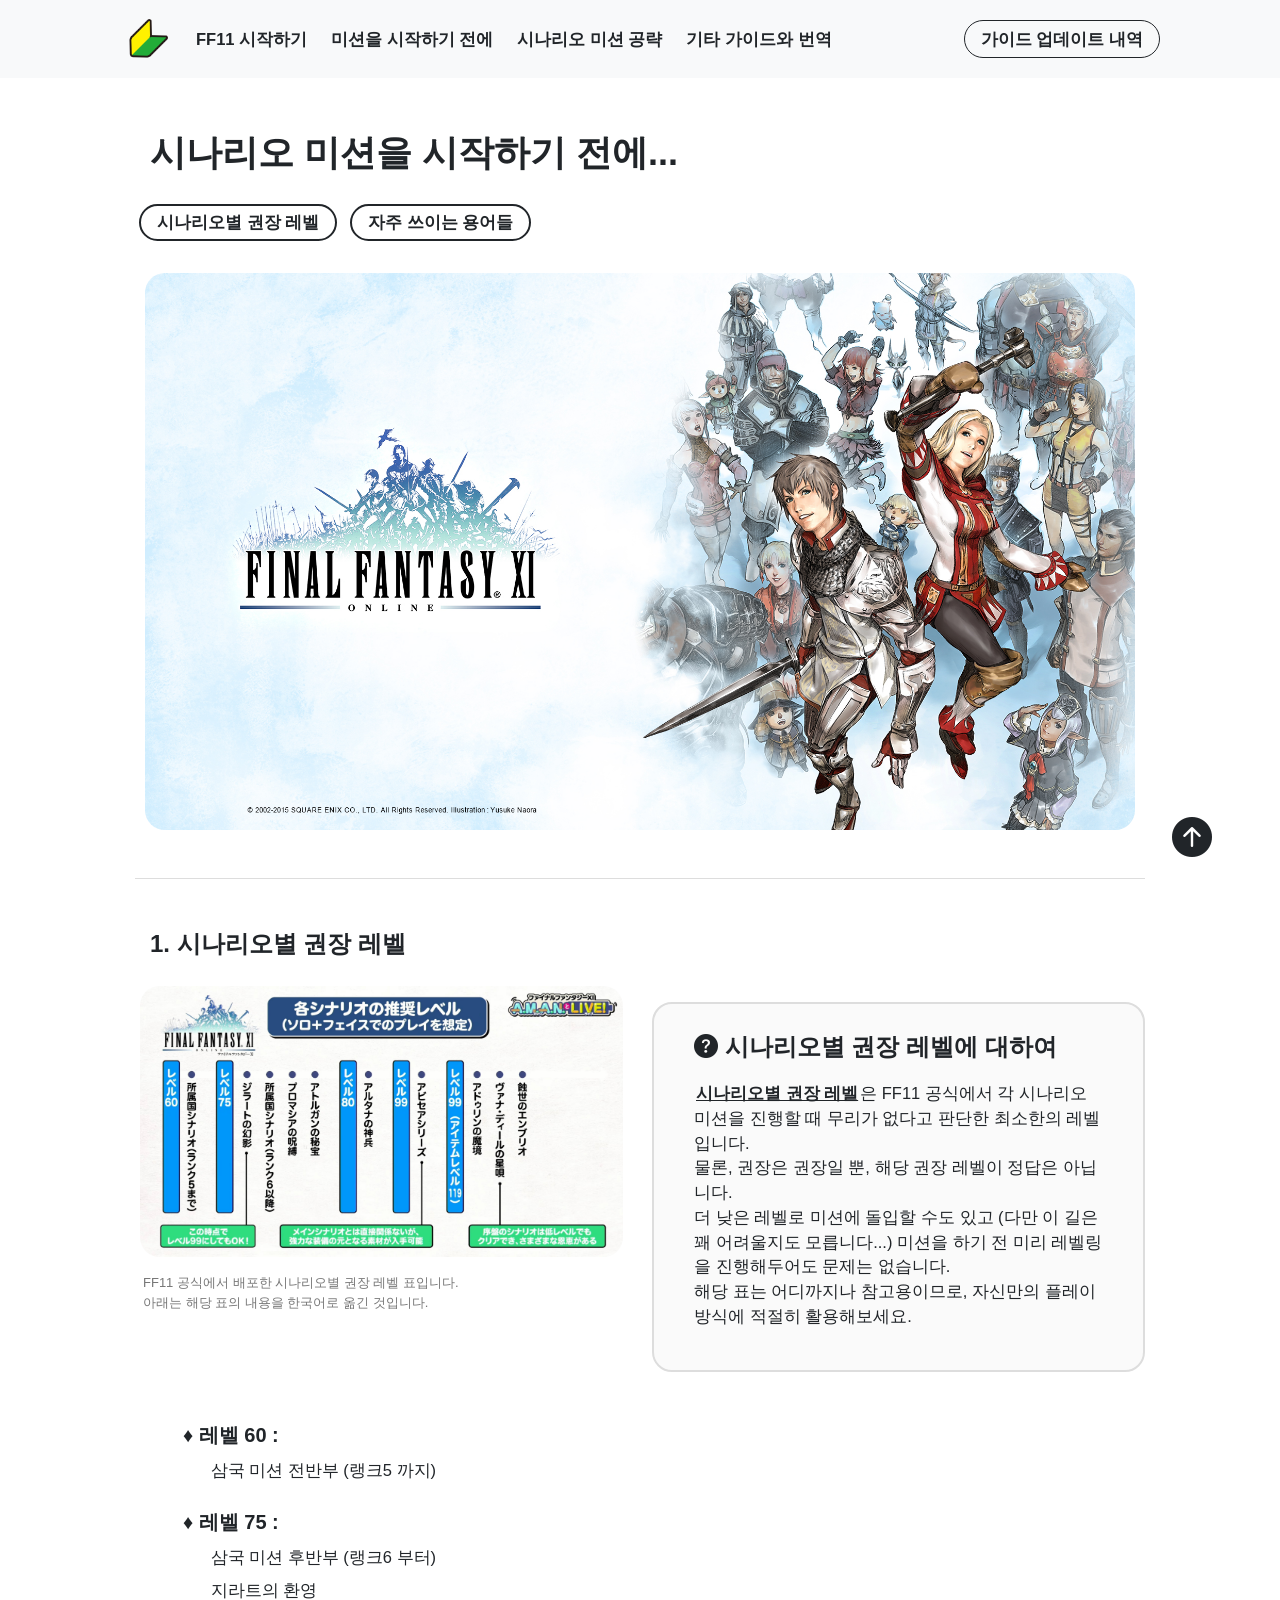
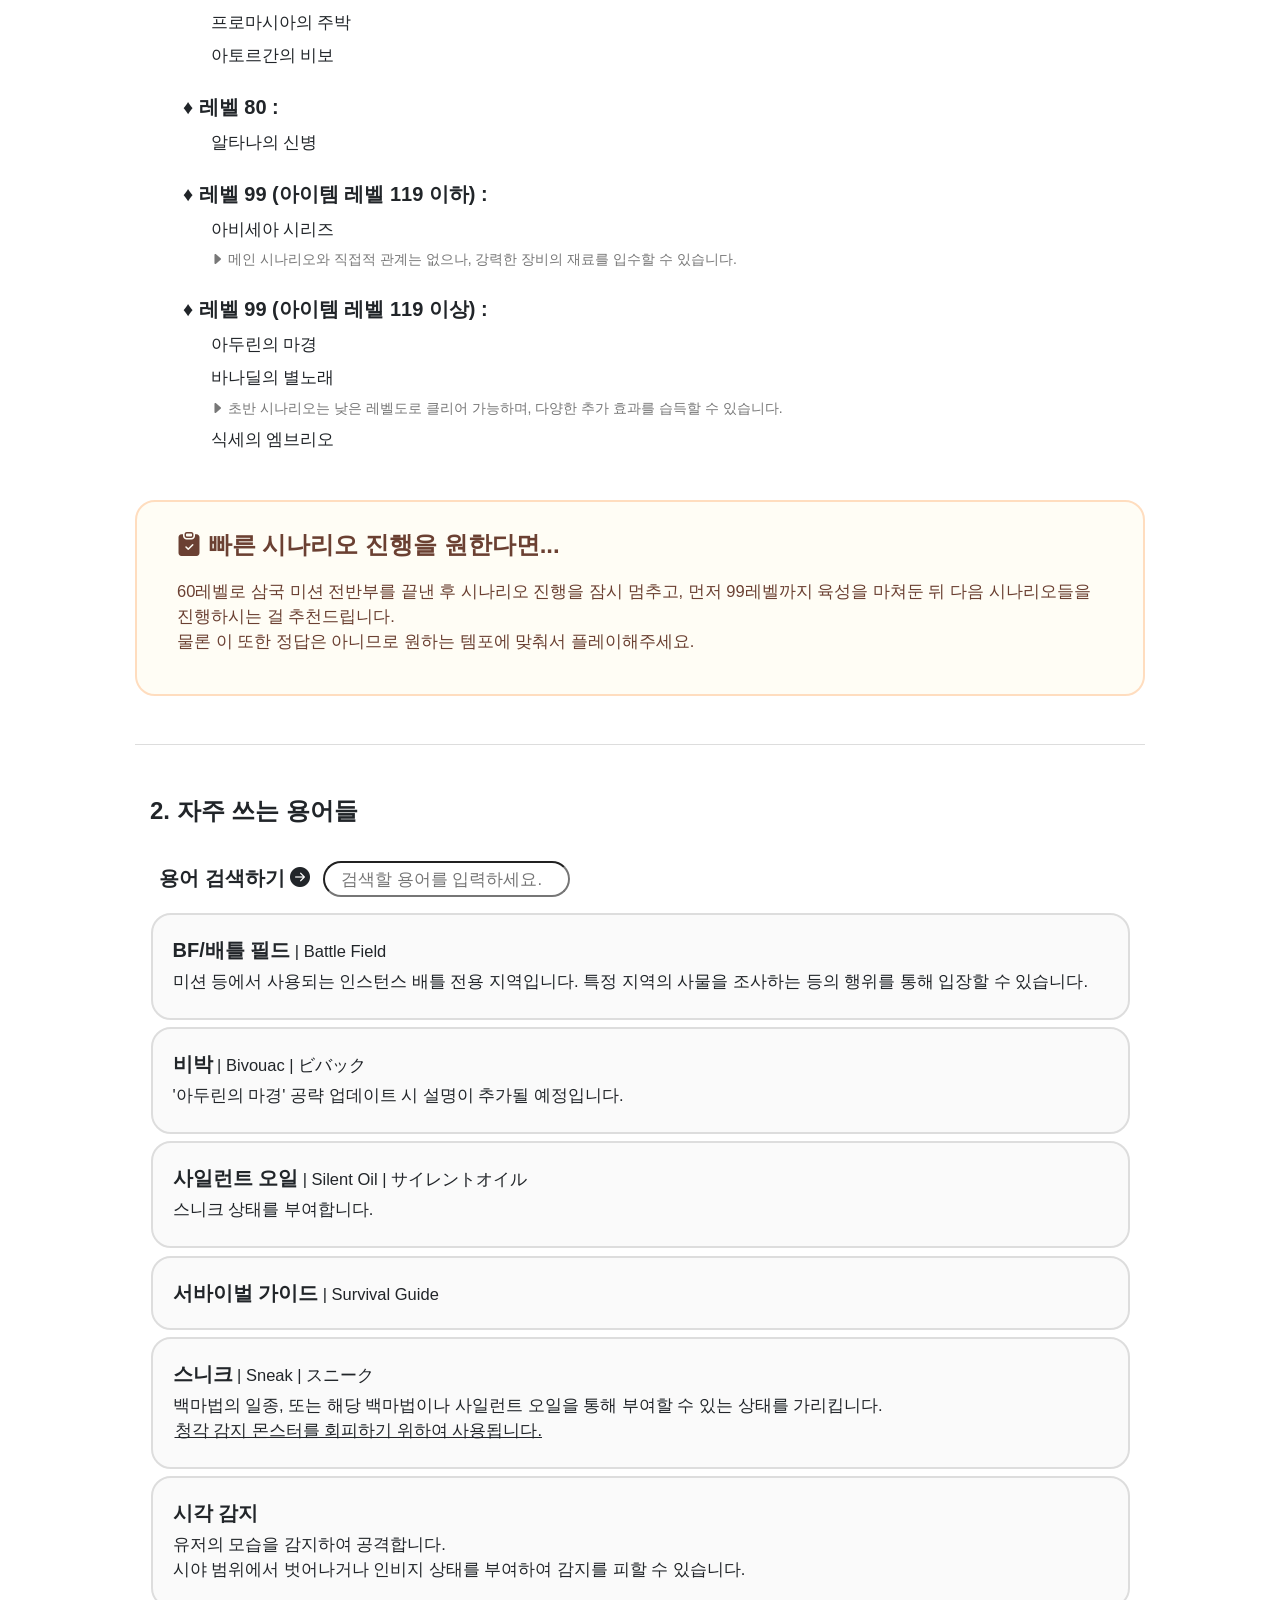
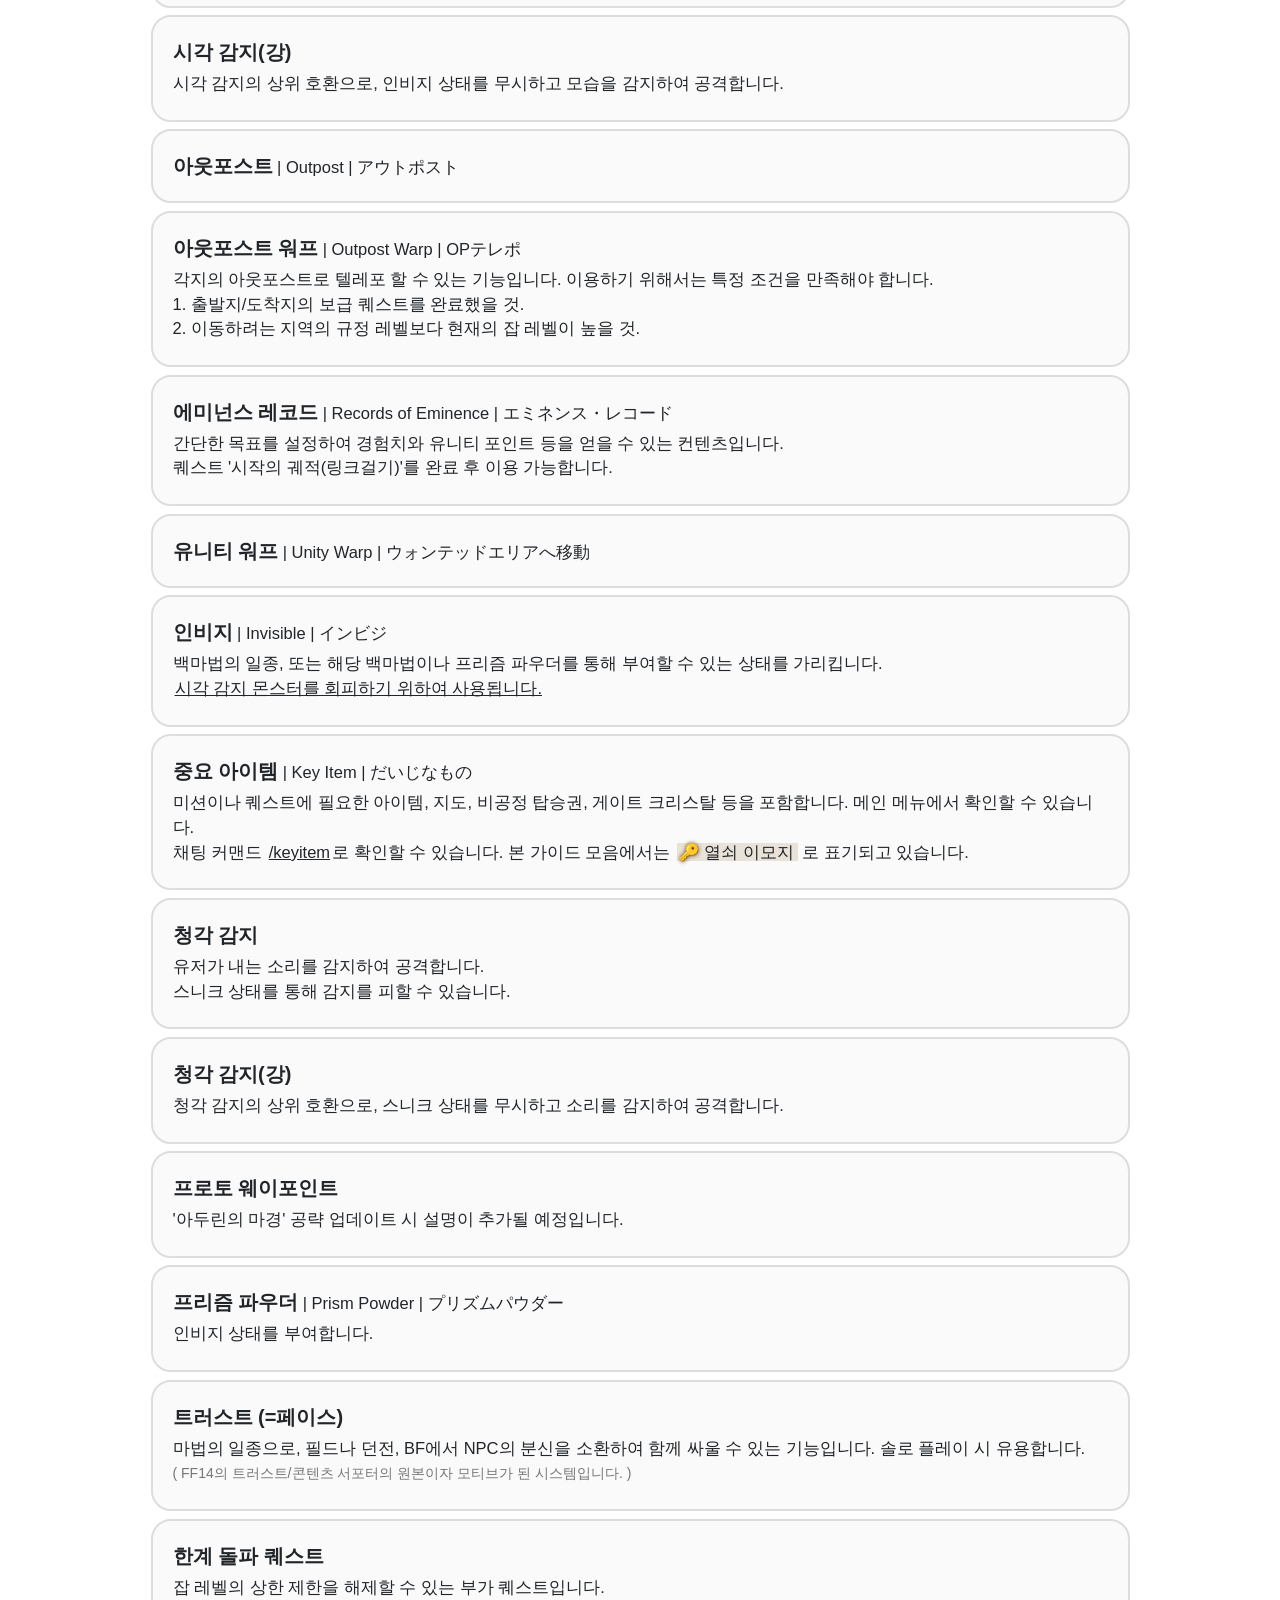
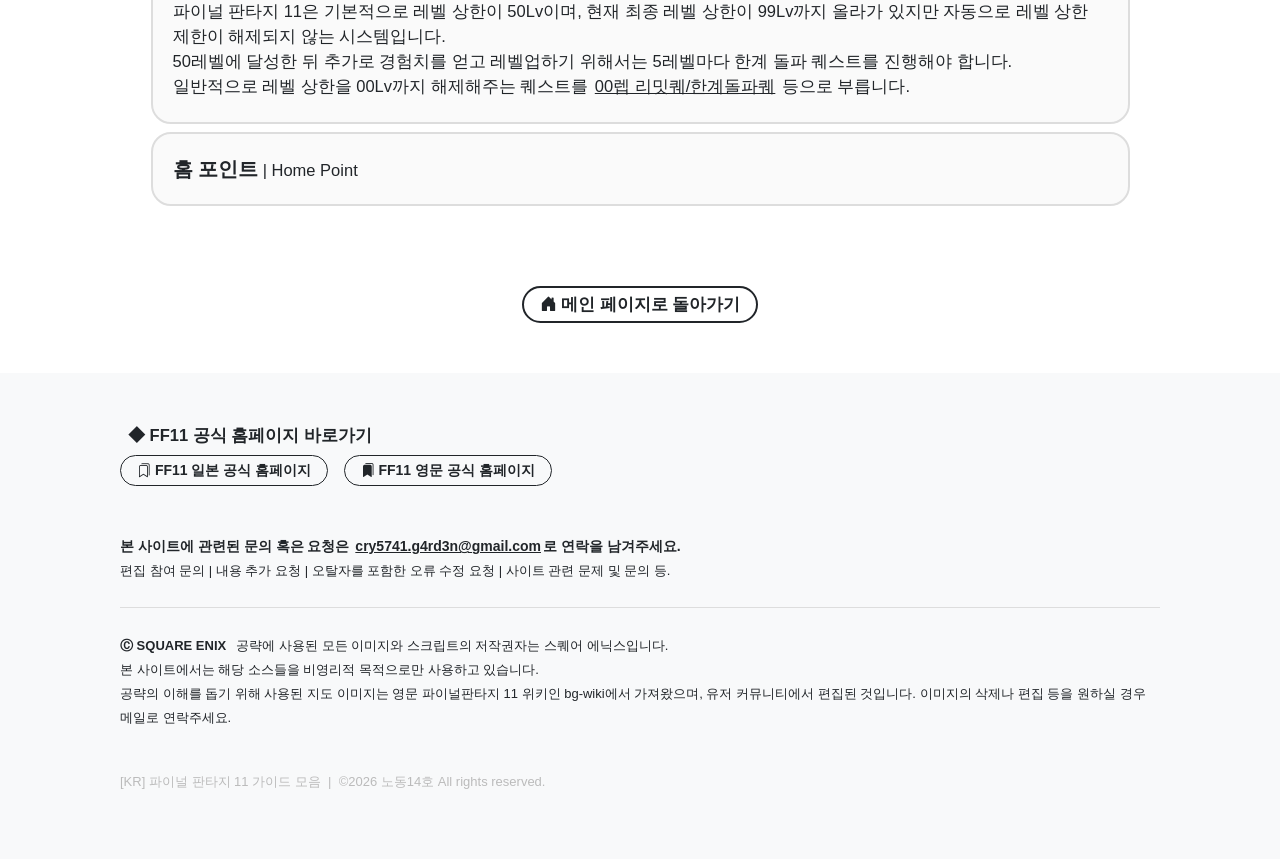
==== commit dbf640e2: "260722-2" ====
--- a/before-start.html
+++ b/before-start.html
@@ -82,27 +82,27 @@
                 </div>
                 <div class="ffxi-guide py-2 px-5">
                     <p class="my-4">
-                        <span class="font-kr-b font-lg d-block my-1">◆ 레벨 60 :</span>
+                        <span class="font-kr-b font-lg d-block my-1">♦ 레벨 60 :</span>
                         <span class="font-kr-r font-md d-block my-2">&nbsp;&nbsp;&nbsp;&nbsp;&nbsp;&nbsp;삼국 미션 전반부 (랭크5 까지)</span>
                     </p>
                     <p class="my-4">
-                        <span class="font-kr-b font-lg d-block my-1">◆ 레벨 75 :</span>
+                        <span class="font-kr-b font-lg d-block my-1">♦ 레벨 75 :</span>
                         <span class="font-kr-r font-md d-block my-2">&nbsp;&nbsp;&nbsp;&nbsp;&nbsp;&nbsp;삼국 미션 후반부 (랭크6 부터)</span>
                         <span class="font-kr-r font-md d-block my-2">&nbsp;&nbsp;&nbsp;&nbsp;&nbsp;&nbsp;지라트의 환영</span>
                         <span class="font-kr-r font-md d-block my-2">&nbsp;&nbsp;&nbsp;&nbsp;&nbsp;&nbsp;프로마시아의 주박</span>
                         <span class="font-kr-r font-md d-block my-2">&nbsp;&nbsp;&nbsp;&nbsp;&nbsp;&nbsp;아토르간의 비보</span>
                     </p>
                     <p class="my-4">
-                        <span class="font-kr-b font-lg d-block my-1">◆ 레벨 80 :</span>
+                        <span class="font-kr-b font-lg d-block my-1">♦ 레벨 80 :</span>
                         <span class="font-kr-r font-md d-block my-2">&nbsp;&nbsp;&nbsp;&nbsp;&nbsp;&nbsp;알타나의 신병</span>
                     </p>
                     <p class="my-4">
-                        <span class="font-kr-b font-lg d-block my-1">◆ 레벨 99 (아이템 레벨 119 이하) :</span>
+                        <span class="font-kr-b font-lg d-block my-1">♦ 레벨 99 (아이템 레벨 119 이하) :</span>
                         <span class="font-kr-r font-md d-block my-2">&nbsp;&nbsp;&nbsp;&nbsp;&nbsp;&nbsp;아비세아 시리즈</span>
                         <span class="font-kr-r font-sm d-block my-2 text-darkgray">&nbsp;&nbsp;&nbsp;&nbsp;&nbsp;&nbsp;&nbsp;<i class="bi bi-caret-right-fill"></i>&nbsp;메인 시나리오와 직접적 관계는 없으나, 강력한 장비의 재료를 입수할 수 있습니다.</span>
                     </p>
                     <p class="my-4">
-                        <span class="font-kr-b font-lg d-block my-1">◆ 레벨 99 (아이템 레벨 119 이상) :</span>
+                        <span class="font-kr-b font-lg d-block my-1">♦ 레벨 99 (아이템 레벨 119 이상) :</span>
                         <span class="font-kr-r font-md d-block my-2">&nbsp;&nbsp;&nbsp;&nbsp;&nbsp;&nbsp;아두린의 마경</span>
                         <span class="font-kr-r font-md d-block my-2">&nbsp;&nbsp;&nbsp;&nbsp;&nbsp;&nbsp;바나딜의 별노래</span>
                         <span class="font-kr-r font-sm d-block my-2 text-darkgray">&nbsp;&nbsp;&nbsp;&nbsp;&nbsp;&nbsp;&nbsp;<i class="bi bi-caret-right-fill"></i>&nbsp;초반 시나리오는 낮은 레벨도로 클리어 가능하며, 다양한 추가 효과를 습득할 수 있습니다.</span>
--- a/css/11wiki.css
+++ b/css/11wiki.css
@@ -10,7 +10,7 @@
 
 /* 폰트 임포트 */
 
-@import url('https://fonts.googleapis.com/css2?family=IBM+Plex+Sans+KR:wght@400;700&family=Lato:wght@400;700&family=Murecho:wght@100..900&display=swap');
+@import url('https://fonts.googleapis.com/css2?family=IBM+Plex+Sans+KR:wght@400;700&family=Lato:wght@400;700&family=Zen+Kaku+Gothic+New:wght@400;700&display=swap');
 
 
 /* 영문 폰트 Lato */
@@ -34,10 +34,10 @@
 }
 
 
-/* 일본어 폰트 Murecho */
+/* 일본어 폰트 Zen Kaku Gothic New */
 
 .font-jp-r {
-  font-family: "Murecho", sans-serif;
+  font-family: "Zen Kaku Gothic New", sans-serif;
   font-optical-sizing: auto;
   font-weight: 400;
   font-style: normal;
@@ -47,7 +47,7 @@
 }
 
 .font-jp-b {
-  font-family: "Murecho", sans-serif;
+  font-family: "Zen Kaku Gothic New", sans-serif;
   font-optical-sizing: auto;
   font-weight: 700;
   font-style: normal;
@@ -55,7 +55,6 @@
   word-spacing: 0;
   line-height: 1.5;
 }
-
 
 /* 한글 폰트 IBM Plex Sans KR */
 
@@ -202,6 +201,21 @@
 }
 
 
+/* 지도 */
+
+.ffxi-img-map {
+    display: block;
+    width: 80%;
+    margin: auto;
+}
+
+.ffxi-img-map-modal {
+    display: block;
+    width: 100%;
+    margin: auto;
+}
+
+
 /* 콜아웃 */
 
 .call-out {
@@ -221,6 +235,47 @@
     color: #6b4032;
 }
 
+.call-out-mission {
+    margin: 16.5px 0;
+    padding: 25px 20px;
+    background-color: #fafafa;
+    border: 2px solid #dddddd;
+    border-radius: 20px;
+}
+
+
+/* 이전&다음 미션 바로가기 */
+
+.ffxi-mission-go {
+    margin: 16.5px 0;
+    padding: 25px 40px;
+    border: 2px solid #dddddd;
+    border-radius: 10px;
+    text-decoration: none;
+    color: #212529;
+}
+
+.ffxi-mission-go:hover {
+    background-color: #f1f1f1;
+    border: 2px solid #bbbbbb;
+}
+
+.ffxi-mission-go-none {
+    margin: 16.5px 0;
+    padding: 25px 40px;
+    border: 2px dotted #dddddd;
+    border-radius: 10px;
+    text-decoration: none;
+    color: #999999;
+}
+
+
+/* 미션 기본 정보 */
+
+.mission-info {
+    margin: 4.5px 0;
+}
+
 
 /* 목차 카운터 */
 
@@ -233,6 +288,16 @@
     content: counter(my-sec-counter) ". ";
 }
 
+
+/* 미션 하위 설명 */
+
+.ffxi-wiki-sub {
+    display: inline-block;
+}
+
+.ffxi-wiki-sub::before {
+    content: "⦁ ";
+}
 
 /* 링크 서식 지우기 & 목차 호버 */
 
@@ -316,13 +381,33 @@
     padding: 0 4px 0 2px;
     background-color: #e9e2d9;
     color: #212529;
-    font-weight: 700;
 }
 
 .key-item::before {
     content: "🔑 ";
     filter: drop-shadow(0 0 2px #5d3400);
 }
+
+
+/* 미션 선택 */
+
+.ffxi-mission:hover:before {
+    content: "➤ ";
+}
+
+
+/* 미션 준비중 */
+
+.ffxi-mission-disable {
+    color: #aaaaaa;
+}
+
+.ffxi-mission-disable:hover {
+    background-color: #f1f1f1 !important;
+    color: #aaaaaa !important;
+}
+
+
 
 /* 여백 관련 (반응형 대응) */
 
